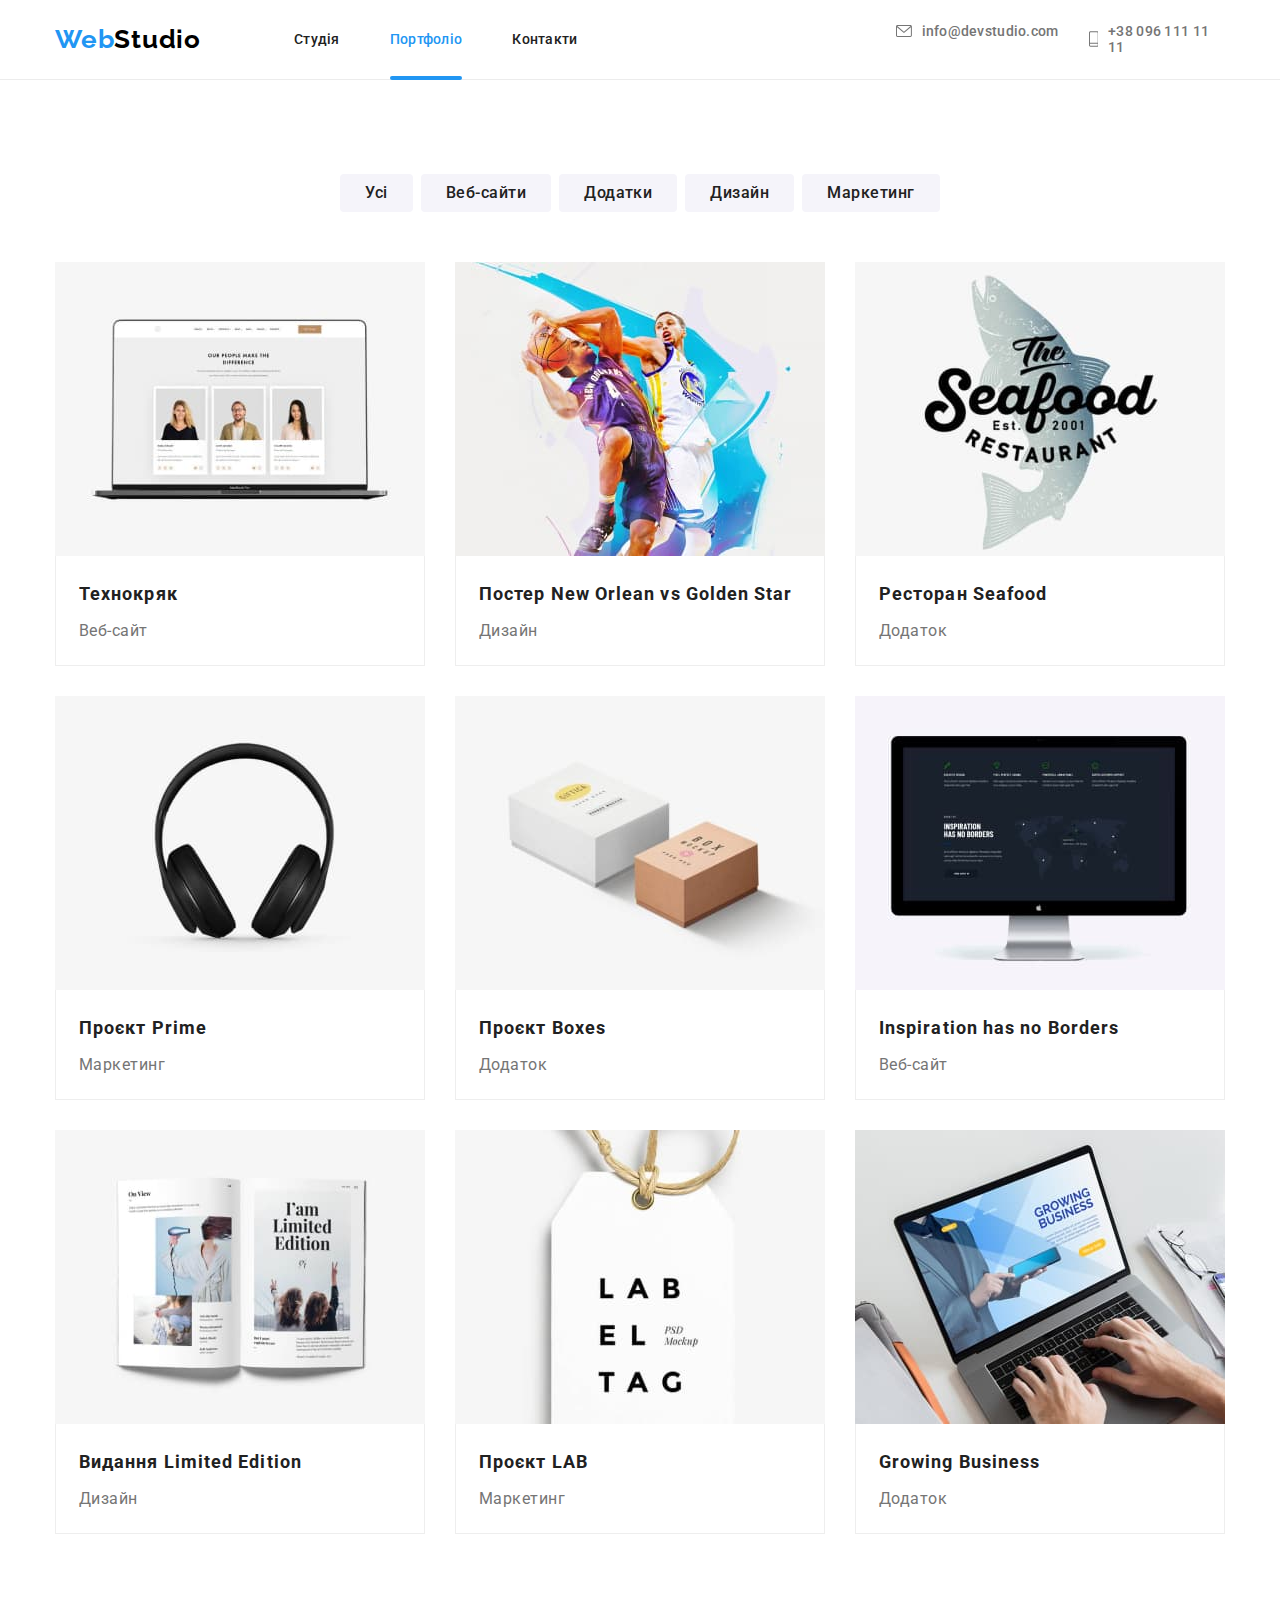
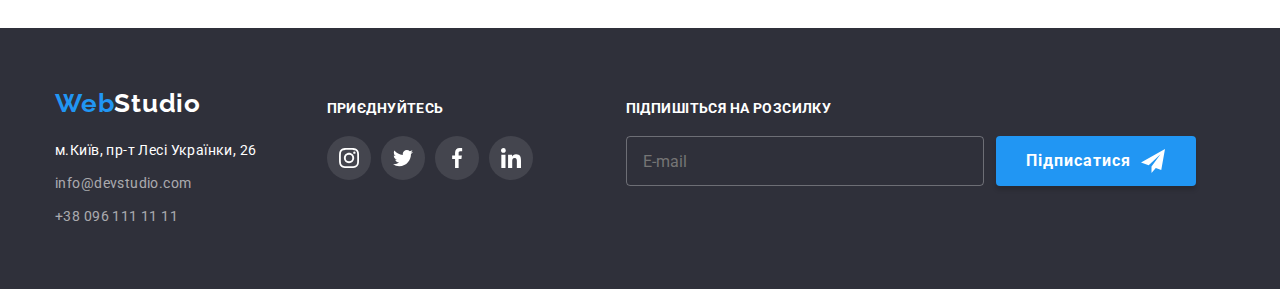
==== portfolio.html @ 18a4b4d9 "Initial commit" ====
<!DOCTYPE html>
<html lang="en">
  <head>
    <meta charset="UTF-8" />
    <meta http-equiv="X-UA-Compatible" content="IE=edge" />
    <meta name="viewport" content="width=device-width, initial-scale=1.0" />
    <link
      rel="stylesheet"
      href="https://cdnjs.cloudflare.com/ajax/libs/modern-normalize/3.0.1/modern-normalize.min.css"
    />
    <link rel="preconnect" href="https://fonts.googleapis.com" />
    <link rel="preconnect" href="https://fonts.gstatic.com" crossorigin />
    <link
      href="https://fonts.googleapis.com/css2?family=Raleway:wght@700&family=Roboto:ital,wght@0,400;0,500;0,700;0,900;1,100&display=swap"
      rel="stylesheet"
    />
    <link rel="stylesheet" href="./CSS/styles.css" />
    <title>Portfolio</title>
  </head>
  <body>
    <header>
      <div class="container header">
        <nav class="navigation">
          <ul class="navigation-list">
            <li class="logo">
              <a href="index.html" class="logo-link"><span class="logo-web">Web</span>Studio</a>
            </li>
            <li class="navigation-item">
              <a href="index.html" class="navigation-link">Студія</a>
            </li>
            <li class="navigation-item">
              <a href="portfolio.html" class="navigation-link active">Портфоліо</a>
            </li>
            <li class="navigation-item">
              <a href="test.html" class="navigation-link">Контакти</a>
            </li>
          </ul>
        </nav>
        <address class="contacts">
          <ul class="contacts-list">
            <li class="contacts-item">
              <a href="mailto:info@devstudio.com" class="contacts-link">
                <svg class="contacts-icon" width="16px" height="12px">
                  <use href="./images/SVG/icons.svg#icon-email"></use>
                </svg>
                info@devstudio.com</a
              >
            </li>
            <li class="contacts-item">
              <a href="tel:+380961111111" class="contacts-link">
                <svg class="contacts-icon" width="10" height="16">
                  <use href="./images/SVG/icons.svg#icon-phone"></use></svg
                >+38 096 111 11 11</a
              >
            </li>
          </ul>
        </address>
      </div>
    </header>
    <main>
      <section class="section">
        <div class="container">
          <h1 class="portfolio-headline">Наші роботи</h1>
          <ul class="portfolio-filter-list">
            <li class="portfolio-filter-item">
              <button type="button" class="portfolio-filter-button">Усі</button>
            </li>
            <li class="portfolio-filter-item">
              <button type="button" class="portfolio-filter-button">Веб-сайти</button>
            </li>
            <li class="portfolio-filter-item">
              <button type="button" class="portfolio-filter-button">Додатки</button>
            </li>
            <li class="portfolio-filter-item">
              <button type="button" class="portfolio-filter-button">Дизайн</button>
            </li>
            <li class="portfolio-filter-item">
              <button type="button" class="portfolio-filter-button">Маркетинг</button>
            </li>
          </ul>
          <ul class="portfolio-list">
            <li class="portfolio-item">
              <a href="#" class="portfolio-link">
                <div class="portfolio-card">
                  <img
                    src="/images/portfolio/technokryak.jpg"
                    alt="Відкритий лептоп з сайтом"
                    width="370px"
                  />
                  <div class="portfolio-project-description">
                    Ресурс пропонує комплексні пропозиції з різним рівнем функціоналу та сервісів.
                    Все це дозволить відвідувачу отримати вичерпні відомості про компанію чи
                    приватну особу.
                  </div>
                </div>
                <div class="portfolio-info">
                  <h2 class="portfolio-project">Технокряк</h2>
                  <p class="portfolio-project-type">Веб-сайт</p>
                </div>
              </a>
            </li>
            <li class="portfolio-item">
              <a href="#" class="portfolio-link">
                <div class="portfolio-card">
                  <img
                    src="/images/portfolio/poster.jpg"
                    alt="Поcтер з двома баскетболістами"
                    width="370px"
                  />
                  <div class="portfolio-project-description"></div>
                </div>
                <div class="portfolio-info">
                  <h2 class="portfolio-project">Постер New Orlean vs Golden Star</h2>
                  <p class="portfolio-project-type">Дизайн</p>
                </div>
              </a>
            </li>
            <li class="portfolio-item">
              <a href="#" class="portfolio-link">
                <div class="portfolio-card">
                  <img
                    src="/images/portfolio/restaurant.jpg"
                    alt="Емблема ресторану з рибою і назвою ресторану"
                    width="370px"
                  />
                  <div class="portfolio-project-description"></div>
                </div>
                <div class="portfolio-info">
                  <h2 class="portfolio-project">Ресторан Seafood</h2>
                  <p class="portfolio-project-type">Додаток</p>
                </div>
              </a>
            </li>
            <li class="portfolio-item">
              <a href="#" class="portfolio-link">
                <div class="portfolio-card">
                  <img
                    src="/images/portfolio/projectprime.jpg"
                    alt="Накладні навушники"
                    width="370px"
                  />
                  <div class="portfolio-project-description"></div>
                </div>
                <div class="portfolio-info">
                  <h2 class="portfolio-project">Проєкт Prime</h2>
                  <p class="portfolio-project-type">Маркетинг</p>
                </div>
              </a>
            </li>
            <li class="portfolio-item">
              <a href="#" class="portfolio-link">
                <div class="portfolio-card">
                  <img src="/images/portfolio/project-boxes.jpg" alt="2 коробки" width="370px" />
                  <div class="portfolio-project-description"></div>
                </div>
                <div class="portfolio-info">
                  <h2 class="portfolio-project">Проєкт Boxes</h2>
                  <p class="portfolio-project-type">Додаток</p>
                </div>
              </a>
            </li>
            <li class="portfolio-item">
              <a href="#" class="portfolio-link">
                <div class="portfolio-card">
                  <img
                    src="/images/portfolio/inspiration-has-no-borders.jpg"
                    alt="Монітор з відкритим сайтом"
                    width="370px"
                  />
                  <div class="portfolio-project-description"></div>
                </div>
                <div class="portfolio-info">
                  <h2 class="portfolio-project">Inspiration has no Borders</h2>
                  <p class="portfolio-project-type">Веб-сайт</p>
                </div>
              </a>
            </li>
            <li class="portfolio-item">
              <a href="#" class="portfolio-link">
                <div class="portfolio-card">
                  <img
                    src="/images/portfolio/limited_edition.jpg"
                    alt="Відкритий журнал"
                    width="370px"
                  />
                  <div class="portfolio-project-description"></div>
                </div>
                <div class="portfolio-info">
                  <h2 class="portfolio-project">Видання Limited Edition</h2>
                  <p class="portfolio-project-type">Дизайн</p>
                </div>
              </a>
            </li>
            <li class="portfolio-item">
              <a href="#" class="portfolio-link">
                <div class="portfolio-card">
                  <img
                    src="/images/portfolio/project-lab.jpg"
                    alt="Бірка з назвою проекту"
                    width="370px"
                  />
                  <div class="portfolio-project-description"></div>
                </div>
                <div class="portfolio-info">
                  <h2 class="portfolio-project">Проєкт LAB</h2>
                  <p class="portfolio-project-type">Маркетинг</p>
                </div>
              </a>
            </li>
            <li class="portfolio-item">
              <a href="#" class="portfolio-link">
                <div class="portfolio-card">
                  <img
                    src="/images/portfolio/growing-business.jpg"
                    alt="Ноутбук за яким працюють"
                    width="370px"
                  />
                  <div class="portfolio-project-description"></div>
                </div>
                <div class="portfolio-info">
                  <h2 class="portfolio-project">Growing Business</h2>
                  <p class="portfolio-project-type">Додаток</p>
                </div>
              </a>
            </li>
          </ul>
        </div>
      </section>
    </main>
    <footer>
      <div class="container footer">
        <div class="footer-contacts">
          <a href="index.html" class="logo-link"><span class="logo-web">Web</span>Studio</a>
          <address>
            <ul>
              <li class="contacts-item-footer">
                <a href="https://www.google.com/maps" class="contacts-link-footer location"
                  >м.Київ, пр-т Лесі Українки, 26</a
                >
              </li>
              <li class="contacts-item-footer">
                <a href="mailto:info@devstudio.com" class="contacts-link-footer"
                  >info@devstudio.com
                </a>
              </li>
              <li class="contacts-item-footer">
                <a href="tel:+380961111111" class="contacts-link-footer">+38 096 111 11 11</a>
              </li>
            </ul>
          </address>
        </div>
        <div class="footer-social-media">
          <h2 class="footer-social-media-join">приєднуйтесь</h2>
          <ul class="footer-social-media-list">
            <li class="footer-social-media-item">
              <a href="#" class="footer-social-media-link">
                <svg class="footer-social-media-icon" width="20x" height="20px">
                  <use href="/images/SVG/icons.svg#icon-instagram"></use></svg
              ></a>
            </li>
            <li class="footer-social-media-item">
              <a href="#" class="footer-social-media-link">
                <svg class="footer-social-media-icon" width="20x" height="20px">
                  <use href="/images/SVG/icons.svg#icon-twitter"></use></svg
              ></a>
            </li>
            <li class="footer-social-media-item">
              <a href="#" class="footer-social-media-link">
                <svg class="footer-social-media-icon" width="20x" height="20px">
                  <use href="/images/SVG/icons.svg#icon-facebook"></use></svg
              ></a>
            </li>
            <li class="footer-social-media-item">
              <a href="#" class="footer-social-media-link">
                <svg class="footer-social-media-icon" width="20x" height="20px">
                  <use href="/images/SVG/icons.svg#icon-linkedin"></use></svg
              ></a>
            </li>
          </ul>
        </div>
        <div class="footer-subscription">
          <h2 class="subscription-title">Підпишіться на розсилку</h2>
          <form name="subscription" class="subscription-form">
            <input
              type="email"
              class="subscription-input"
              placeholder="E-mail"
              name="subscription-email"
            />
            <button type="submit" class="button-subscribe">
              Підписатися
              <svg class="icon-telegram" width="24" height="24">
                <use href="/images/SVG/icons.svg#icon-telegram"></use>
              </svg>
            </button>
          </form>
        </div>
      </div>
    </footer>
  </body>
</html>
---- CSS/styles.css ----
:root {
--main-color: #212121;
--secondary-color: #2196F3;
--description-color: #757575;
}

body {
    font-family: Roboto, sans-serif;
    font-weight: 400;
    font-style: normal;
}

a {
    text-decoration: none;
}

h1,
h2,
h3,
h4,
h5,
h6 {
    margin: 0;
    padding: 0;
}

p {
    margin: 0;
}

ul {
    padding-left: 0;
    margin: 0;
    list-style: none;
}

img {
    display: block;
}

button {
    margin: 0;
    border: 0;
}

.container {
    width: 1200px;
    padding: 0 15px;
    margin: 0 auto;
}

.logo {
    margin-right: 93px;
}
.logo-link {
    display: block;
    font-family: raleway, sans-serif;
    font-weight: 700;
    font-size: 26px;
    line-height: 1.19;
    color: black;
    padding-top: 24px;
    padding-bottom: 24px;
    letter-spacing: 0.03em;
}

.logo-web {
    color: var(--secondary-color);
}

header {
    border-bottom: 1px solid rgba(236, 236, 236, 1);
}

.container.header {
    display: flex;
    align-items: center;    
}

.navigation-list {
    display: flex;
    list-style: none;
    align-items: center;
}

.navigation-item {
    margin-right: 50px;
    padding-bottom: 31px;
    padding-top: 32px;
    position: relative;
}

.navigation-item:last-child {
    margin-right: 0;
}

.navigation-link {
    display: block;
    color: var(--main-color);
    font-weight: 500;
    font-size: 14px;
    line-height: 1.14;
    letter-spacing: 0.02em;
    transition: color cubic-bezier(0.4, 0, 0.2, 1) 250ms;
}

.navigation-link:hover,
.navigation-link:focus {
    color: var(--secondary-color);
}

.active {
    color: var(--secondary-color);
}

.active::before {
    position: absolute;
    width: 100%;
    height: 4px;
    border-radius: 2px;
    content: "";
    background-color: var(--secondary-color);
    bottom: -1px;
}

.contacts {
    margin-left: 318px;
}

.contacts-list {
    display: flex;
    margin: 0;
    list-style: none;
    padding: 0;
}

.contacts-item {
    margin-right: 30px;
}

.contacts-item:last-child {
    margin-right: 0;
}

.contacts-link {
    color: var(--description-color);
    font-style: normal;
    font-size: 14px;
    line-height: 1.17;
    font-weight: 500;
    letter-spacing: 0.02em;
    display: flex;
    align-items: center;
    transition: color cubic-bezier(0.4, 0, 0.2, 1) 250ms;
}

.contacts-icon {
    fill: var(--description-color);
    margin-right: 10px;
    transition: fill cubic-bezier(0.4, 0, 0.2, 1) 250ms;
}

.contacts-link:hover,
.contacts-link:focus,
.contacts-link:hover .contacts-icon,
.contacts-link:focus .contacts-icon {
    color: var(--secondary-color);
    fill: var(--secondary-color);
}

.section {
    padding-top: 94px;
    padding-bottom: 94px;
}

.hero-section {
    background-color: #2F303A;
    padding-top: 200px;
    padding-bottom: 200px;
    background-image: linear-gradient(to bottom, rgba(47, 48, 58, 0.4), rgba(47, 48, 58, 0.4)), url(/images/hero-image.jpg);
    background-repeat: no-repeat;
    background-position: center;
}

.container.hero {
    display: flex;
    flex-direction: column;
    align-items: center;
}

.hero-title {
    color: white;
    width: 696px;
    text-transform: uppercase;
    font-weight: 900;
    letter-spacing: 0.06em;
    font-size: 44px;
    line-height: 1.36;
    text-align: center;
    margin-bottom: 30px;
}

.hero-button {
    width: 216px;
    font-size: 16px;
    line-height: 1.875;
    font-weight: 700;
    color: white;
    background-color: var(--secondary-color);
    letter-spacing: 0.06em;
    padding: 10px 24px;
    border-radius: 4px;
    transition: background-color cubic-bezier(0.4, 0, 0.2, 1) 250ms;
    box-shadow: 0 4px 4px rgba(0, 0, 0, 0.15);
}

.hero-button:hover,
.hero-button:focus {
    background-color: #188CE8;
    cursor: pointer;
}

.section.our-benefits {
    padding-top: 94px;
    padding-bottom: 0;
}

.our-benefits-headline {
    display: none;
}

.our-benefits-list {
    display: flex;
    gap: 30px;
}

.our-benefits-icon-card {
    background-color: rgba(245, 244, 250, 1);
    display: flex;
    justify-content: center;
    padding: 25px 100px;
    margin-bottom: 30px;
    border-radius: 4px;
}

.our-benefits-subtitle {
    font-size: 14px;
    line-height: 1.17;
    text-transform: uppercase;
    letter-spacing: 0.03em;
    margin-bottom: 10px;
    color: var(--main-color);
}

.our-benefits-description {
    color: var(--description-color);
    letter-spacing: 0.03em;
    font-size: 14px;
    line-height: 1.71;
}

.what-do-we-do {
    display: flex;
    justify-content: center;
    font-size: 36px;
    line-height: 1.17;
    letter-spacing: 0.03em;
    color: var(--main-color);
    margin-bottom: 50px;
}

.what-do-we-do-list {
    display: flex;
    justify-content: center;
    gap: 30px;
}

.what-do-we-do-item {
    position: relative;
}

.what-do-we-do-description {
    display: flex;
    justify-content: center;
    align-items: center;
    background-color: rgba(47, 48, 58, 0.8);
    text-transform: uppercase;
    font-size: 14px;
    line-height: 1.172;
    width: 370px;
    padding-top: 27px;
    padding-bottom: 27px;
    color: white;
    letter-spacing: 0.03em;
    position: absolute;
    bottom: 0;
}

.our-team {
    background-color: #F5F4FA;
}

.our-team-headline {
    display: flex;
    justify-content: center;
    font-size: 36px;
    line-height: 1.17;
    color: var(--main-color);
    letter-spacing: 0.03em;
    margin-bottom: 50px;
}

.our-team-list {
    display: flex;
}

.our-team-item {
    display: flex;
    flex-direction: column;
    align-items: center;
    margin-right: 30px;
    background-color: white;
    box-shadow: 0 2px 1px rgba(0, 0, 0, 0.2), 0 1px 1px rgba(0, 0, 0, 0.14), 0 1px 3px rgba(0, 0, 0, 0.12);
    border-bottom-left-radius: 4px;
    border-bottom-right-radius: 4px;
}

.our-team-item:last-child {
    margin-right: 0;
}

.employee-info {
    display: flex;
    flex-direction: column;
    align-items: center;
    padding: 30px 32px;
}

.our-team-employee {
    margin-bottom: 10px;
    font-weight: 500;
    font-size: 16px;
    line-height: 1.17;
    letter-spacing: 0.03em;
    color: var(--main-color);
}

.our-team-position {
    font-size: 16px;
    line-height: 1.17;
    letter-spacing: 0.03em;
    color: var(--description-color);
    margin-bottom: 16px;
}

.employee-social-media-list {
    display: flex;
}

.employee-social-media-link {
    width: 44px;
    height: 44px;
    display: flex;
    justify-content: center;
    align-items: center;
    border-radius: 50%;
    transition: background-color cubic-bezier(0.4, 0, 0.2, 1) 250ms;
}

.employee-social-media-icon {
    fill: #AFB1B8;
    transition: fill cubic-bezier(0.4, 0, 0.2, 1) 250ms;
}

.employee-social-media-link:hover,
.employee-social-media-link:focus {
    background-color: var(--secondary-color);
}

.employee-social-media-link:hover .employee-social-media-icon,
.employee-social-media-link:focus .employee-social-media-icon {
    fill: #FFFFFF;
}

.clients {
    display: flex;
    justify-content: center;
    font-size: 36px;
    line-height: 1.171;
    margin-bottom: 50px;
    letter-spacing: 0.03em;
}

.clients-list {
    display: flex;
    justify-content: center;
    gap: 30px;
}

.clients-link {
    display: flex;
    justify-content: center;
    align-items: center;
    width: 170px;
    height: 92px;
    border: 1px solid #AFB1B8;
    border-radius: 4px;
    transition: border cubic-bezier(0.4, 0, 0.2, 1) 250ms;
}

.clients-icon {
    fill: #AFB1B8;
    transition: fill cubic-bezier(0.4, 0, 0.2, 1) 250ms;
}

.clients-link:hover,
.clients-link:focus,
.clients-link:hover .clients-icon,
.clients-link:focus .clients-icon {
    border-color: var(--secondary-color);
    fill: var(--secondary-color);
    cursor: pointer;
}

footer {
    background-color: #2F303A;
    padding: 60px 0;
}

footer .logo-link {
    color: white;
    padding: 0;
    margin-bottom: 20px;
}

.footer {
    display: flex;
}

.contacts-item-footer {
    margin-bottom: 9px;
    color: white;
}

.contacts-item-footer:last-child {
    margin-bottom: 0;
    }

.contacts-link-footer {
    color: rgba(255, 255, 255, 0.6);
    font-style: normal;
    font-size: 14px;
    line-height: 1.71;
    letter-spacing: 0.03em;
    transition: color cubic-bezier(0.4, 0, 0.2, 1) 250ms;
}

.contacts-link-footer.location {
    color: white;
}

.contacts-link-footer:hover,
.contacts-link-footer:focus {
    color: var(--secondary-color);
}

.footer-social-media {
    padding-top: 12px;
    margin-left: 70px;
}

.footer-social-media-join {
    text-transform: uppercase;
    font-size: 14px;
    line-height: 1.172;
    color: #FFFFFF;
    letter-spacing: 0.03em;
    margin-bottom: 20px;
}

.footer-social-media-list {
    display: flex;
    gap: 10px;
}

.footer-social-media-link {
    width: 44px;
    height: 44px;
    display: flex;
    justify-content: center;
    align-items: center;
    border-radius: 50%;
    background-color: rgba(255, 255, 255, 0.1);
    transition: background-color cubic-bezier(0.4, 0, 0.2, 1) 250ms;
}
    
.footer-social-media-icon {
    fill: #FFFFFF;
}

.footer-social-media-link:hover,
.footer-social-media-link:focus {
    background-color: var(--secondary-color);
    cursor: pointer;
}

.footer-subscription {
    padding-top: 12px;
    margin-left: 93px;
}

.subscription-title {
    text-transform: uppercase;
    font-size: 14px;
    line-height: 1.172;
    color: #FFFFFF;
    letter-spacing: 0.03em;
    margin-bottom: 20px;
}

.subscription-form {
    display: flex;
}

.subscription-input {
    background-color: transparent;
    height: 50px;
    width: 358px;
    border: 1px solid rgba(255, 255, 255, 0.3);
    border-radius: 4px;
    color: white;
    outline: none;
    transition: border-color cubic-bezier(0.4, 0, 0.2, 1) 250ms;
    margin-right: 12px;
    padding: 15px 16px;
}

.subscription-input:focus {
    border-color: var(--secondary-color);
}

.button-subscribe {
    width: 200px;
    font-size: 16px;
    line-height: 1.875;
    font-weight: 700;
    color: white;
    background-color: var(--secondary-color);
    letter-spacing: 0.06em;
    padding: 10px 24px;
    border-radius: 4px;
    transition: background-color cubic-bezier(0.4, 0, 0.2, 1) 250ms;
    box-shadow: 0 4px 4px rgba(0, 0, 0, 0.15);
    display: flex;
    align-items: center;
    justify-content: center;
}

.button-subscribe:hover,
.button-subscribe:focus {
    background-color: #188CE8;
    cursor: pointer;
}

.icon-telegram {
    margin-left: 10px;
}

.portfolio-headline {
    display: none;
}

.portfolio-filter-list {
    display: flex;
    justify-content: center;
    margin-bottom: 50px;
}

.portfolio-filter-item {
    margin-right: 8px;
}

.portfolio-filter-item:last-child {
    margin-right: 0;
}

.portfolio-filter-button {
    font-weight: 500;
    font-size: 16px;
    line-height: 1.625;
    padding: 6px 25px;
    letter-spacing: 0.03em;
    border-radius: 4px;
    background-color: #F5F4FA;
    color: var(--main-color);
    transition: color cubic-bezier(0.4, 0, 0.2, 1) 250ms, background-color cubic-bezier(0.4, 0, 0.2, 1) 250ms, box-shadow cubic-bezier(0.4, 0, 0.2, 1) 250ms;
}

.portfolio-filter-button:hover,
.portfolio-filter-button:focus {
    background-color: var(--secondary-color);
    color: white;
    cursor: pointer;
    box-shadow: 0 2px 2px rgba(0, 0, 0, 0.12), 0 1px 2px rgba(0, 0, 0, 0.08), 0 3px 1px rgba(0, 0, 0, 0.1);
}

.portfolio-list {
    display: flex;
    flex-wrap: wrap;
    gap: 30px;
}

.portfolio-link {
    display: flex;
    flex-direction: column;
    transition: box-shadow cubic-bezier(0.4, 0, 0.2, 1) 250ms;
}

.portfolio-link:hover ,
.portfolio-link:focus {
    box-shadow: 1px 4px 6px 0 rgba(0, 0, 0, 0.16), 0 4px 4px 0 rgba(0, 0, 0, 0.06), 0 1px 1px 0 rgba(0, 0, 0, 0.12);
}

.portfolio-info {
    padding-top: 20px;
    padding-bottom: 19px;
    padding-left: 23px;
    padding-right: 23px;
    border-right: 1px solid #EEEEEE;
    border-left: 1px solid #EEEEEE;
    border-bottom: 1px solid #EEEEEE;
}

.portfolio-project {
    font-weight: 700;
    font-size: 18px;
    line-height: 2;
    margin-bottom: 4px;
    color: var(--main-color);
    letter-spacing: 0.06em;
}

.portfolio-project-type {
    font-size: 16px;
    line-height: 1.875;
    color: var(--description-color);
    letter-spacing: 0.03em;
}

.portfolio-card {
    position: relative;
    width: 370px;
    height: 294px;
    overflow: hidden;
}

.portfolio-project-description {
    position: absolute;
    width: 100%;
    height: 100%;
    background-color: rgba(33, 150, 243, 0.9);
    color: white;
    top: 0;
    transform: translateY(100%);
    transition: transform cubic-bezier(0.4, 0, 0.2, 1) 250ms;
    display: flex;
    padding-left: 24px;
    padding-right: 24px;
    justify-content: center;
    align-items: center;
    font-size: 18px;
    line-height: 1.556;
    letter-spacing: 0.03em;
}

.portfolio-link:hover .portfolio-project-description,
.portfolio-link:focus .portfolio-project-description {
    transform: translateY(0);
}

.backdrop {
    position: fixed;
    background-color: rgba(0, 0, 0, 0.2);
    width: 100%;
    height: 100%;
    top: 0;
    left: 0;  
    transition: opacity cubic-bezier(0.4, 0, 0.2, 1) 250ms, visibility cubic-bezier(0.4, 0, 0.2, 1) 250ms;
}

.modal {
    position: absolute;
    top: 50%;
    left: 50%;
    transform: translate(-50%, -50%);
    width: 528px;
    height: 581px;
    background-color: #FFFFFF;
    padding: 40px;
    box-shadow: 0 2px 1px rgba(0, 0, 0, 0.2), 0 1px 1px rgba(0, 0, 0, 0.14), 0 1px 3px rgba(0, 0, 0, 0.12);
}

.modal-button-close {
    position: absolute;
    top: 8px;
    right: 8px;
    width: 30px;
    height: 30px;
    border-radius: 50%;
    border: 1px solid rgba(0, 0, 0, 0.1);
    background-color: #FFFFFF;
    cursor: pointer;
}

.is-hidden {
    opacity: 0;
    visibility: hidden;
    pointer-events: none;
}

.modal-title {
    font-size: 20px;
    line-height: 1.172;
    color: var(--main-color);
    letter-spacing: 0.03em;
    display: flex;
    justify-content: center;
    margin-bottom: 12px;
}

.modal-input-label {
    display: block;
    font-size: 12px;
    line-height: 1.1716667;
    color: var(--description-color);
    letter-spacing: 0.01em;
    margin-bottom: 4px;
}

.modal-input {
    height: 40px;
    padding: 12px 12px 12px 42px;
    border-radius: 4px;
    border: 1px solid rgba(33, 33, 33, 0.2);
    width: 100%;
    outline: none;
    font-size: 16px;
    line-height: 16px;
    transition: border-color cubic-bezier(0.4, 0, 0.2, 1) 250ms;
}

.modal-input:focus,
.modal-input:focus + .input-icon {
    border-color: var(--secondary-color);
    fill: var(--secondary-color);
}

.modal-input-wrapper {
    position: relative;
    margin-bottom: 10px;
}

.modal-input-wrapper:not(:last-child) {
    margin-bottom: 10px;
}

.input-icon {
    position: absolute;
    left: 12px;
    top: 50%;
    transform: translateY(-50%);
    transition: fill cubic-bezier(0.4, 0, 0.2, 1) 250ms;
}

.modal-comment {
    width: 100%;
    height: 120px;
    padding: 12px 16px;
    font-size: 12px;
    line-height: 1.1716667;
    letter-spacing: 0.01em;
    border: 1px solid rgba(33, 33, 33, 0.2);
    border-radius: 4px;
    margin-bottom: 20px;
    outline: none;
    transition: border-color cubic-bezier(0.4, 0, 0.2, 1) 250ms;
}

.modal-comment:focus {
    border-color: var(--secondary-color);
}

.terms-agreement-wrapper {
    display: flex;
    align-items: center;
}

.checkbox-label {
    position: relative;
    color: var(--description-color);
    font-size: 14px;
    line-height: 1.71;
    padding-left: 36px;
    letter-spacing: 0.03em;
}

.checkbox-label::before {
    position: absolute;
    content: "";
    width: 16px;
    height: 15px;
    border: 2px solid var(--main-color);
    border-radius: 2px;
    left: 12px;
    top: 50%;
    transform: translateY(-50%);
}

.checkbox-label::after {
    position: absolute;
    content: "";
    width: 16px;
    height: 15px;
    left: 12px;
    top: 50%;
    transform: translateY(-50%);
    background-image: url(/images/SVG/check.svg);
    opacity: 0;
}

.checkbox-input {
    appearance: none;
}

.checkbox-input:checked + .checkbox-label::after {
    opacity: 1;
}

.terms-link {
    text-decoration: underline;
    color: var(--secondary-color);
}

.modal-button-send {
    display: inline-block;
    width: 200px;
    font-size: 16px;
    line-height: 1.875;
    font-weight: 700;
    color: white;
    background-color: var(--secondary-color);
    letter-spacing: 0.06em;
    padding: 10px 24px;
    border-radius: 4px;
    transition: background-color cubic-bezier(0.4, 0, 0.2, 1) 250ms;
    margin-left: 124px;
    margin-top: 30px;
    box-shadow: 0 4px 4px rgba(0, 0, 0, 0.15);
}

.modal-button-send:hover,
.modal-button-send:focus {
    background-color: #188CE8;
    cursor: pointer;
}
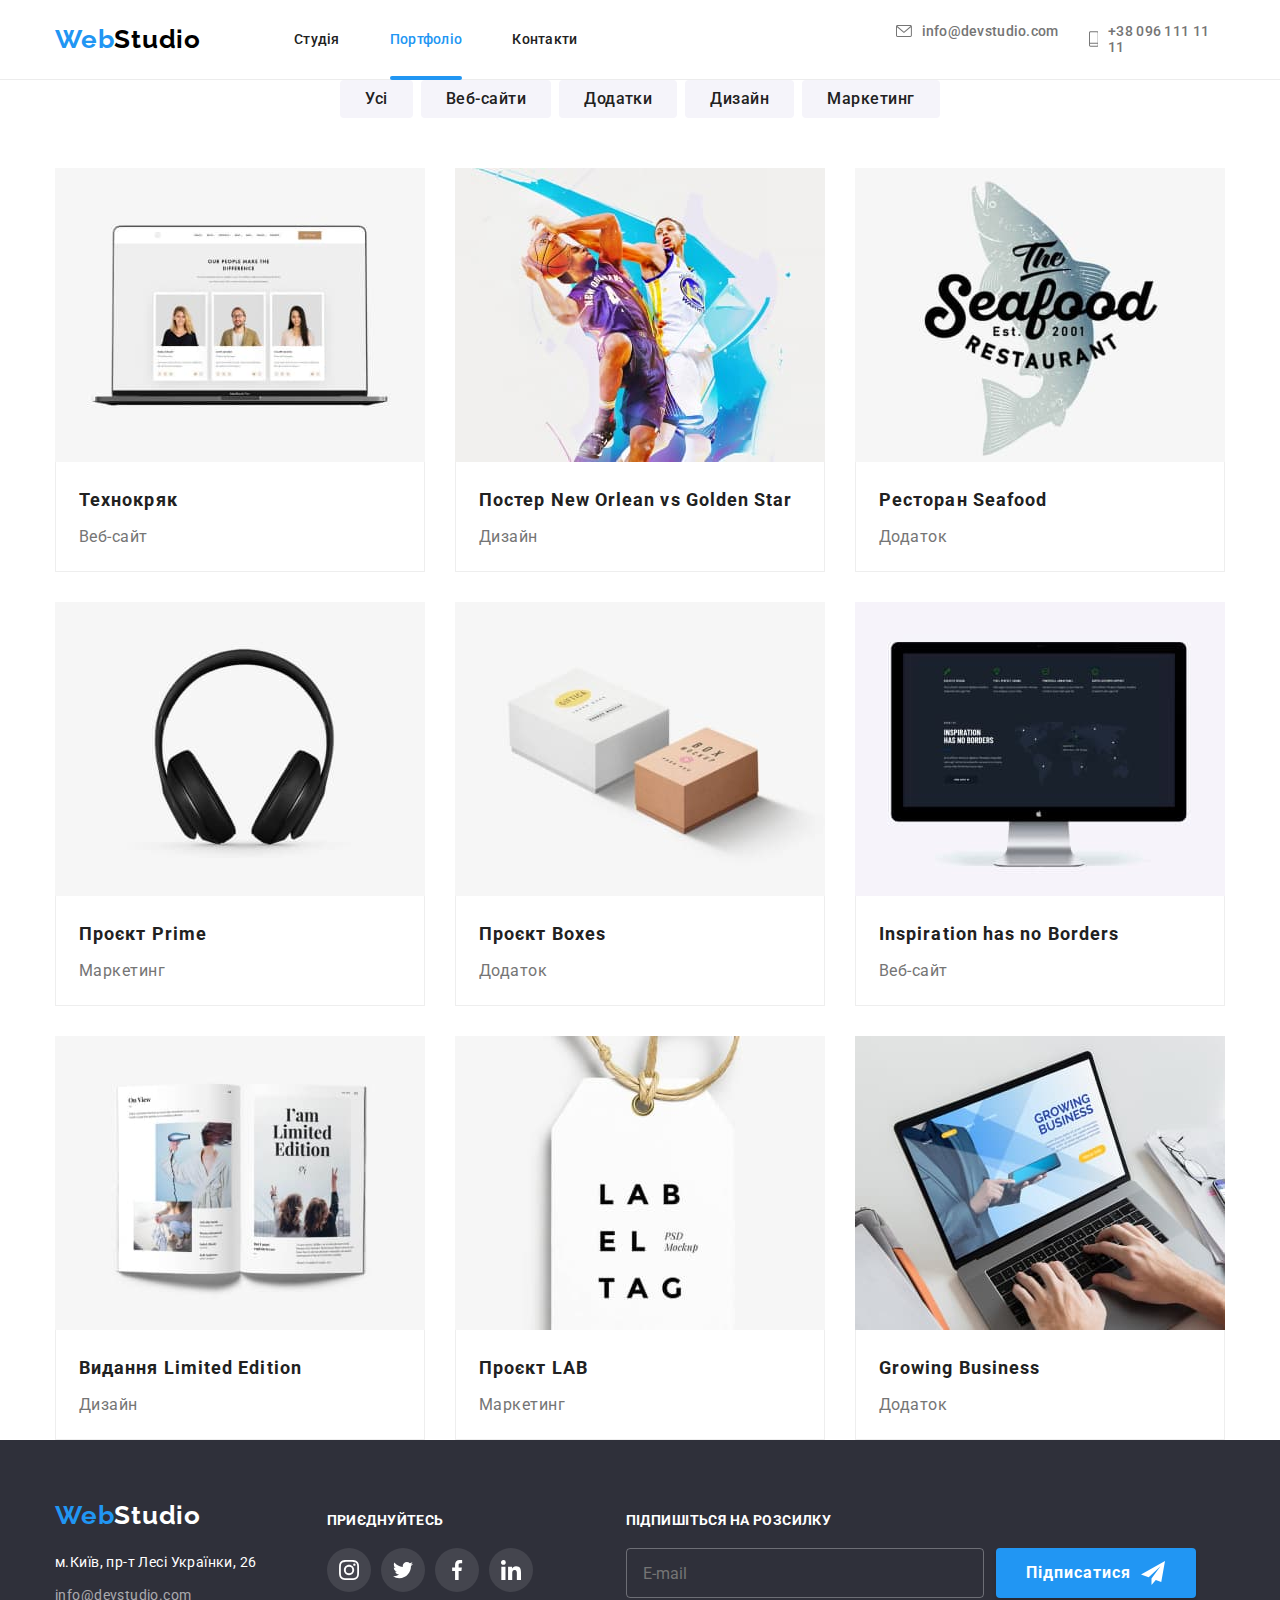
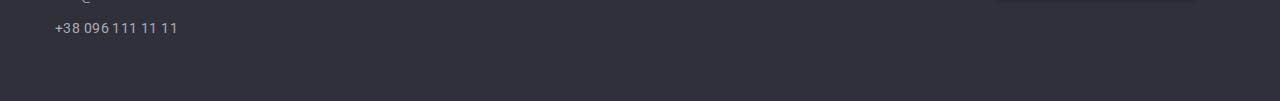
==== commit 42f7c54f: "sdfsad" ====
--- a/portfolio.html
+++ b/portfolio.html
@@ -14,7 +14,7 @@
       href="https://fonts.googleapis.com/css2?family=Raleway:wght@700&family=Roboto:ital,wght@0,400;0,500;0,700;0,900;1,100&display=swap"
       rel="stylesheet"
     />
-    <link rel="stylesheet" href="./CSS/styles.css" />
+    <link rel="stylesheet" href="./CSS/main.min.css" />
     <title>Portfolio</title>
   </head>
   <body>
--- a/CSS/main.min.css
+++ b/CSS/main.min.css
@@ -0,0 +1 @@
+:root{--main-color: #212121;--secondary-color: #2196F3;--description-color: #757575;--function: cubic-bezier(0.4, 0, 0.2, 1) 250ms}body{font-family:Roboto,sans-serif;font-weight:400;font-style:normal}a{text-decoration:none}h1,h2,h3,h4,h5,h6{margin:0;padding:0}p{margin:0}ul{padding-left:0;margin:0;list-style:none}img{display:block}button{margin:0;border:0}.container{width:1200px;padding:0 15px;margin:0 auto}.container{width:1200px;padding:0 15px;margin:0 auto}.logo{margin-right:93px}.logo-link{display:block;font-family:raleway,sans-serif;font-weight:700;font-size:26px;line-height:1.19;color:#000;padding-top:24px;padding-bottom:24px;letter-spacing:.03em}.logo-web{color:var(--secondary-color)}header{border-bottom:1px solid #ececec}.container.header{display:flex;align-items:center}.navigation-list{display:flex;list-style:none;align-items:center}.navigation-item{margin-right:50px;padding-bottom:31px;padding-top:32px;position:relative}.navigation-item:last-child{margin-right:0}.navigation-link{display:block;color:var(--main-color);font-weight:500;font-size:14px;line-height:1.14;letter-spacing:.02em;transition:color cubic-bezier(0.4, 0, 0.2, 1) 250ms}.navigation-link:hover,.navigation-link:focus{color:var(--secondary-color)}.active{color:var(--secondary-color)}.active::before{position:absolute;width:100%;height:4px;border-radius:2px;content:"";background-color:var(--secondary-color);bottom:-1px}.contacts{margin-left:318px}.contacts-list{display:flex;margin:0;list-style:none;padding:0}.contacts-item{margin-right:30px}.contacts-item:last-child{margin-right:0}.contacts-link{color:var(--description-color);font-style:normal;font-size:14px;line-height:1.17;font-weight:500;letter-spacing:.02em;display:flex;align-items:center;transition:color cubic-bezier(0.4, 0, 0.2, 1) 250ms}.contacts-icon{fill:var(--description-color);margin-right:10px;transition:fill cubic-bezier(0.4, 0, 0.2, 1) 250ms}.contacts-link:hover,.contacts-link:focus,.contacts-link:hover .contacts-icon,.contacts-link:focus .contacts-icon{color:var(--secondary-color);fill:var(--secondary-color)}.clients{display:flex;justify-content:center;font-size:36px;line-height:1.171;margin-bottom:50px;letter-spacing:.03em}.clients-list{display:flex;justify-content:center;gap:30px}.clients-link{display:flex;justify-content:center;align-items:center;width:170px;height:92px;border:1px solid #afb1b8;border-radius:4px;transition:border cubic-bezier(0.4, 0, 0.2, 1) 250ms}.clients-icon{fill:#afb1b8;transition:fill cubic-bezier(0.4, 0, 0.2, 1) 250ms}.clients-link:hover,.clients-link:focus,.clients-link:hover .clients-icon,.clients-link:focus .clients-icon{border-color:var(--secondary-color);fill:var(--secondary-color);cursor:pointer}.our-team{background-color:#f5f4fa}.our-team-headline{display:flex;justify-content:center;font-size:36px;line-height:1.17;color:var(--main-color);letter-spacing:.03em;margin-bottom:50px}.our-team-list{display:flex}.our-team-item{display:flex;flex-direction:column;align-items:center;margin-right:30px;background-color:#fff;box-shadow:0 2px 1px rgba(0,0,0,.2),0 1px 1px rgba(0,0,0,.14),0 1px 3px rgba(0,0,0,.12);border-bottom-left-radius:4px;border-bottom-right-radius:4px}.our-team-item:last-child{margin-right:0}.employee-info{display:flex;flex-direction:column;align-items:center;padding:30px 32px}.our-team-employee{margin-bottom:10px;font-weight:500;font-size:16px;line-height:1.17;letter-spacing:.03em;color:var(--main-color)}.our-team-position{font-size:16px;line-height:1.17;letter-spacing:.03em;color:var(--description-color);margin-bottom:16px}.employee-social-media-list{display:flex}.employee-social-media-link{width:44px;height:44px;display:flex;justify-content:center;align-items:center;border-radius:50%;transition:background-color cubic-bezier(0.4, 0, 0.2, 1) 250ms}.employee-social-media-icon{fill:#afb1b8;transition:fill cubic-bezier(0.4, 0, 0.2, 1) 250ms}.employee-social-media-link:hover,.employee-social-media-link:focus{background-color:var(--secondary-color)}.employee-social-media-link:hover .employee-social-media-icon,.employee-social-media-link:focus .employee-social-media-icon{fill:#fff}.hero-section{background-color:#2f303a;padding-top:200px;padding-bottom:200px;background-image:linear-gradient(to bottom, rgba(47, 48, 58, 0.4), rgba(47, 48, 58, 0.4)),url(/images/hero-image.jpg);background-repeat:no-repeat;background-position:center}.hero{display:flex;flex-direction:column;align-items:center}.hero-title{color:#fff;width:696px;text-transform:uppercase;font-weight:900;letter-spacing:.06em;font-size:44px;line-height:1.36;text-align:center;margin-bottom:30px}.hero-button{width:216px;font-size:16px;line-height:1.875;font-weight:700;color:#fff;background-color:var(--secondary-color);letter-spacing:.06em;padding:10px 24px;border-radius:4px;transition:background-color cubic-bezier(0.4, 0, 0.2, 1) 250ms;box-shadow:0 4px 4px rgba(0,0,0,.15)}.hero-button:hover,.hero-button:focus{background-color:#188ce8;cursor:pointer}.section.our-benefits{padding-top:94px;padding-bottom:0}.our-benefits-headline{display:none}.our-benefits-list{display:flex;gap:30px}.our-benefits-icon-card{background-color:#f5f4fa;display:flex;justify-content:center;padding:25px 100px;margin-bottom:30px;border-radius:4px}.our-benefits-subtitle{font-size:14px;line-height:1.17;text-transform:uppercase;letter-spacing:.03em;margin-bottom:10px;color:var(--main-color)}.our-benefits-description{color:var(--description-color);letter-spacing:.03em;font-size:14px;line-height:1.71}.what-do-we-do{display:flex;justify-content:center;font-size:36px;line-height:1.17;letter-spacing:.03em;color:var(--main-color);margin-bottom:50px}.what-do-we-do-list{display:flex;justify-content:center;gap:30px}.what-do-we-do-item{position:relative}.what-do-we-do-description{display:flex;justify-content:center;align-items:center;background-color:rgba(47,48,58,.8);text-transform:uppercase;font-size:14px;line-height:1.172;width:370px;padding-top:27px;padding-bottom:27px;color:#fff;letter-spacing:.03em;position:absolute;bottom:0}.portfolio-headline{display:none}.portfolio-filter-list{display:flex;justify-content:center;margin-bottom:50px}.portfolio-filter-item{margin-right:8px}.portfolio-filter-item:last-child{margin-right:0}.portfolio-filter-button{font-weight:500;font-size:16px;line-height:1.625;padding:6px 25px;letter-spacing:.03em;border-radius:4px;background-color:#f5f4fa;color:var(--main-color);transition:color cubic-bezier(0.4, 0, 0.2, 1) 250ms,background-color cubic-bezier(0.4, 0, 0.2, 1) 250ms,box-shadow cubic-bezier(0.4, 0, 0.2, 1) 250ms}.portfolio-filter-button:hover,.portfolio-filter-button:focus{background-color:var(--secondary-color);color:#fff;cursor:pointer;box-shadow:0 2px 2px rgba(0,0,0,.12),0 1px 2px rgba(0,0,0,.08),0 3px 1px rgba(0,0,0,.1)}.portfolio-list{display:flex;flex-wrap:wrap;gap:30px}.portfolio-link{display:flex;flex-direction:column;transition:box-shadow cubic-bezier(0.4, 0, 0.2, 1) 250ms}.portfolio-link:hover,.portfolio-link:focus{box-shadow:1px 4px 6px 0 rgba(0,0,0,.16),0 4px 4px 0 rgba(0,0,0,.06),0 1px 1px 0 rgba(0,0,0,.12)}.portfolio-info{padding-top:20px;padding-bottom:19px;padding-left:23px;padding-right:23px;border-right:1px solid #eee;border-left:1px solid #eee;border-bottom:1px solid #eee}.portfolio-project{font-weight:700;font-size:18px;line-height:2;margin-bottom:4px;color:var(--main-color);letter-spacing:.06em}.portfolio-project-type{font-size:16px;line-height:1.875;color:var(--description-color);letter-spacing:.03em}.portfolio-card{position:relative;width:370px;height:294px;overflow:hidden}.portfolio-project-description{position:absolute;width:100%;height:100%;background-color:rgba(33,150,243,.9);color:#fff;top:0;transform:translateY(100%);transition:transform cubic-bezier(0.4, 0, 0.2, 1) 250ms;display:flex;padding-left:24px;padding-right:24px;justify-content:center;align-items:center;font-size:18px;line-height:1.556;letter-spacing:.03em}.portfolio-link:hover .portfolio-project-description,.portfolio-link:focus .portfolio-project-description{transform:translateY(0)}footer{background-color:#2f303a;padding:60px 0}footer .logo-link{color:#fff;padding:0;margin-bottom:20px}.footer{display:flex}.contacts-item-footer{margin-bottom:9px;color:#fff}.contacts-item-footer:last-child{margin-bottom:0}.contacts-link-footer{color:rgba(255,255,255,.6);font-style:normal;font-size:14px;line-height:1.71;letter-spacing:.03em;transition:color cubic-bezier(0.4, 0, 0.2, 1) 250ms}.contacts-link-footer.location{color:#fff}.contacts-link-footer:hover,.contacts-link-footer:focus{color:var(--secondary-color)}.footer-social-media{padding-top:12px;margin-left:70px}.footer-social-media-join{text-transform:uppercase;font-size:14px;line-height:1.172;color:#fff;letter-spacing:.03em;margin-bottom:20px}.footer-social-media-list{display:flex;gap:10px}.footer-social-media-link{width:44px;height:44px;display:flex;justify-content:center;align-items:center;border-radius:50%;background-color:rgba(255,255,255,.1);transition:background-color cubic-bezier(0.4, 0, 0.2, 1) 250ms}.footer-social-media-icon{fill:#fff}.footer-social-media-link:hover,.footer-social-media-link:focus{background-color:var(--secondary-color);cursor:pointer}.footer-subscription{padding-top:12px;margin-left:93px}.subscription-title{text-transform:uppercase;font-size:14px;line-height:1.172;color:#fff;letter-spacing:.03em;margin-bottom:20px}.subscription-form{display:flex}.subscription-input{background-color:rgba(0,0,0,0);height:50px;width:358px;border:1px solid rgba(255,255,255,.3);border-radius:4px;color:#fff;outline:none;transition:border-color cubic-bezier(0.4, 0, 0.2, 1) 250ms;margin-right:12px;padding:15px 16px}.subscription-input:focus{border-color:var(--secondary-color)}.button-subscribe{width:200px;font-size:16px;line-height:1.875;font-weight:700;color:#fff;background-color:var(--secondary-color);letter-spacing:.06em;padding:10px 24px;border-radius:4px;transition:background-color cubic-bezier(0.4, 0, 0.2, 1) 250ms;box-shadow:0 4px 4px rgba(0,0,0,.15);display:flex;align-items:center;justify-content:center}.button-subscribe:hover,.button-subscribe:focus{background-color:#188ce8;cursor:pointer}.icon-telegram{margin-left:10px}/*# sourceMappingURL=main.min.css.map */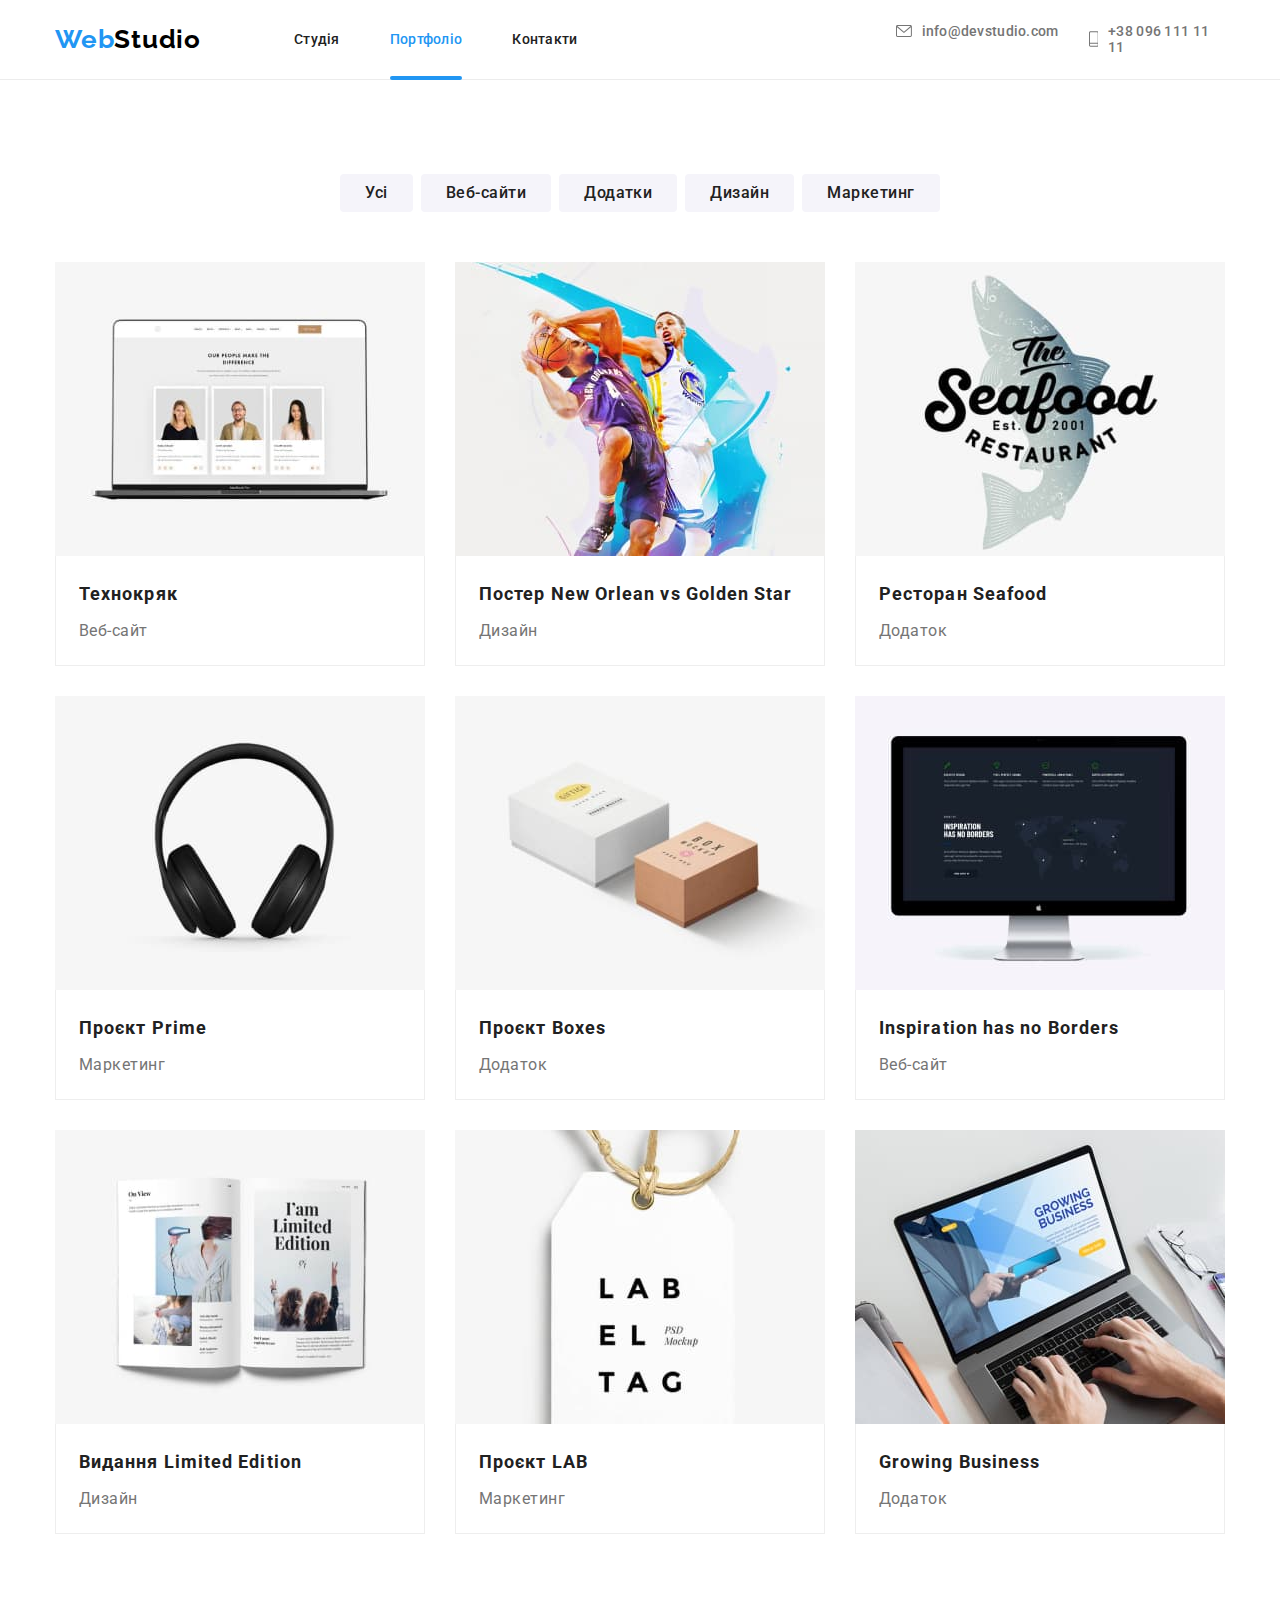
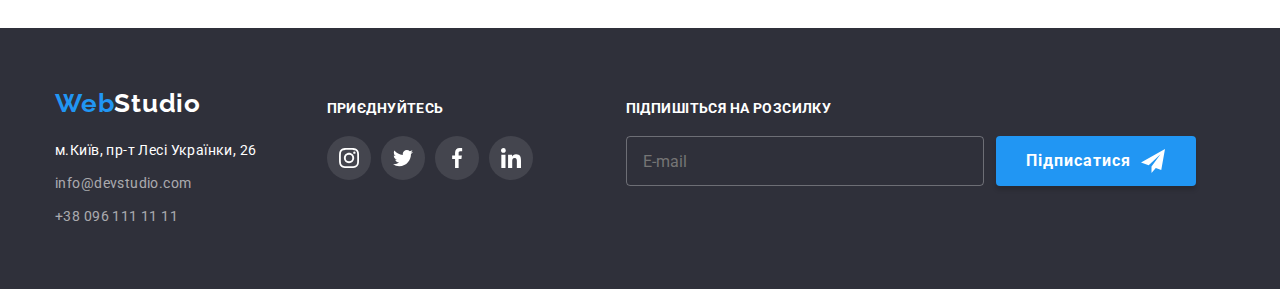
==== commit b1288e15: "refactored" ====
--- a/portfolio.html
+++ b/portfolio.html
@@ -14,7 +14,7 @@
       href="https://fonts.googleapis.com/css2?family=Raleway:wght@700&family=Roboto:ital,wght@0,400;0,500;0,700;0,900;1,100&display=swap"
       rel="stylesheet"
     />
-    <link rel="stylesheet" href="./CSS/main.min.css" />
+    <link rel="stylesheet" href="./CSS/styles.css" />
     <title>Portfolio</title>
   </head>
   <body>
--- a/CSS/styles.css
+++ b/CSS/styles.css
@@ -0,0 +1,880 @@
+:root {
+--main-color: #212121;
+--secondary-color: #2196F3;
+--description-color: #757575;
+--function: cubic-bezier(0.4, 0, 0.2, 1) 250ms;
+}
+
+body {
+    font-family: Roboto, sans-serif;
+    font-weight: 400;
+    font-style: normal;
+}
+
+a {
+    text-decoration: none;
+}
+
+h1,
+h2,
+h3,
+h4,
+h5,
+h6 {
+    margin: 0;
+    padding: 0;
+}
+
+p {
+    margin: 0;
+}
+
+ul {
+    padding-left: 0;
+    margin: 0;
+    list-style: none;
+}
+
+img {
+    display: block;
+}
+
+button {
+    margin: 0;
+    border: 0;
+}
+
+.container {
+    width: 1200px;
+    padding: 0 15px;
+    margin: 0 auto;
+}
+/* header */
+.logo {
+    margin-right: 93px;
+}
+.logo-link {
+    display: block;
+    font-family: raleway, sans-serif;
+    font-weight: 700;
+    font-size: 26px;
+    line-height: 1.19;
+    color: black;
+    padding-top: 24px;
+    padding-bottom: 24px;
+    letter-spacing: 0.03em;
+}
+
+.logo-web {
+    color: var(--secondary-color);
+}
+
+header {
+    border-bottom: 1px solid rgba(236, 236, 236, 1);
+}
+
+.container.header {
+    display: flex;
+    align-items: center;    
+}
+
+.navigation-list {
+    display: flex;
+    list-style: none;
+    align-items: center;
+}
+
+.navigation-item {
+    margin-right: 50px;
+    padding-bottom: 31px;
+    padding-top: 32px;
+    position: relative;
+}
+
+.navigation-item:last-child {
+    margin-right: 0;
+}
+
+.navigation-link {
+    display: block;
+    color: var(--main-color);
+    font-weight: 500;
+    font-size: 14px;
+    line-height: 1.14;
+    letter-spacing: 0.02em;
+    transition: color var(--function);
+}
+
+.navigation-link:hover,
+.navigation-link:focus {
+    color: var(--secondary-color);
+}
+
+.active {
+    color: var(--secondary-color);
+}
+
+.active::before {
+    position: absolute;
+    width: 100%;
+    height: 4px;
+    border-radius: 2px;
+    content: "";
+    background-color: var(--secondary-color);
+    bottom: -1px;
+}
+
+.contacts {
+    margin-left: 318px;
+}
+
+.contacts-list {
+    display: flex;
+    margin: 0;
+    list-style: none;
+    padding: 0;
+}
+
+.contacts-item {
+    margin-right: 30px;
+}
+
+.contacts-item:last-child {
+    margin-right: 0;
+}
+
+.contacts-link {
+    color: var(--description-color);
+    font-style: normal;
+    font-size: 14px;
+    line-height: 1.17;
+    font-weight: 500;
+    letter-spacing: 0.02em;
+    display: flex;
+    align-items: center;
+    transition: color cubic-bezier(0.4, 0, 0.2, 1) 250ms;
+}
+
+.contacts-icon {
+    fill: var(--description-color);
+    margin-right: 10px;
+    transition: fill cubic-bezier(0.4, 0, 0.2, 1) 250ms;
+}
+
+.contacts-link:hover,
+.contacts-link:focus,
+.contacts-link:hover .contacts-icon,
+.contacts-link:focus .contacts-icon {
+    color: var(--secondary-color);
+    fill: var(--secondary-color);
+}
+
+.section {
+    padding-top: 94px;
+    padding-bottom: 94px;
+}
+
+/* HERO */
+
+.hero-section {
+    background-color: #2F303A;
+    padding-top: 200px;
+    padding-bottom: 200px;
+    background-image: linear-gradient(to bottom, rgba(47, 48, 58, 0.4), rgba(47, 48, 58, 0.4)), url(/images/hero-image.jpg);
+    background-repeat: no-repeat;
+    background-position: center;
+}
+
+.hero {
+    display: flex;
+    flex-direction: column;
+    align-items: center;
+}
+
+.hero-title {
+    color: white;
+    width: 696px;
+    text-transform: uppercase;
+    font-weight: 900;
+    letter-spacing: 0.06em;
+    font-size: 44px;
+    line-height: 1.36;
+    text-align: center;
+    margin-bottom: 30px;
+}
+
+.hero-button {
+    width: 216px;
+    font-size: 16px;
+    line-height: 1.875;
+    font-weight: 700;
+    color: white;
+    background-color: var(--secondary-color);
+    letter-spacing: 0.06em;
+    padding: 10px 24px;
+    border-radius: 4px;
+    transition: background-color cubic-bezier(0.4, 0, 0.2, 1) 250ms;
+    box-shadow: 0 4px 4px rgba(0, 0, 0, 0.15);
+}
+
+.hero-button:hover,
+.hero-button:focus {
+    background-color: #188CE8;
+    cursor: pointer;
+}
+/* BENEFITS */
+.section.our-benefits {
+    padding-top: 94px;
+    padding-bottom: 0;
+}
+
+.our-benefits-headline {
+    display: none;
+}
+
+.our-benefits-list {
+    display: flex;
+    gap: 30px;
+}
+
+.our-benefits-icon-card {
+    background-color: rgba(245, 244, 250, 1);
+    display: flex;
+    justify-content: center;
+    padding: 25px 100px;
+    margin-bottom: 30px;
+    border-radius: 4px;
+}
+
+.our-benefits-subtitle {
+    font-size: 14px;
+    line-height: 1.17;
+    text-transform: uppercase;
+    letter-spacing: 0.03em;
+    margin-bottom: 10px;
+    color: var(--main-color);
+}
+
+.our-benefits-description {
+    color: var(--description-color);
+    letter-spacing: 0.03em;
+    font-size: 14px;
+    line-height: 1.71;
+}
+
+/* WHAT-DO-WE-DO */
+
+.what-do-we-do {
+    display: flex;
+    justify-content: center;
+    font-size: 36px;
+    line-height: 1.17;
+    letter-spacing: 0.03em;
+    color: var(--main-color);
+    margin-bottom: 50px;
+}
+
+.what-do-we-do-list {
+    display: flex;
+    justify-content: center;
+    gap: 30px;
+}
+
+.what-do-we-do-item {
+    position: relative;
+}
+
+.what-do-we-do-description {
+    display: flex;
+    justify-content: center;
+    align-items: center;
+    background-color: rgba(47, 48, 58, 0.8);
+    text-transform: uppercase;
+    font-size: 14px;
+    line-height: 1.172;
+    width: 370px;
+    padding-top: 27px;
+    padding-bottom: 27px;
+    color: white;
+    letter-spacing: 0.03em;
+    position: absolute;
+    bottom: 0;
+}
+
+/* OUR-TEAM */
+
+.our-team {
+    background-color: #F5F4FA;
+}
+
+.our-team-headline {
+    display: flex;
+    justify-content: center;
+    font-size: 36px;
+    line-height: 1.17;
+    color: var(--main-color);
+    letter-spacing: 0.03em;
+    margin-bottom: 50px;
+}
+
+.our-team-list {
+    display: flex;
+}
+
+.our-team-item {
+    display: flex;
+    flex-direction: column;
+    align-items: center;
+    margin-right: 30px;
+    background-color: white;
+    box-shadow: 0 2px 1px rgba(0, 0, 0, 0.2), 0 1px 1px rgba(0, 0, 0, 0.14), 0 1px 3px rgba(0, 0, 0, 0.12);
+    border-bottom-left-radius: 4px;
+    border-bottom-right-radius: 4px;
+}
+
+.our-team-item:last-child {
+    margin-right: 0;
+}
+
+.employee-info {
+    display: flex;
+    flex-direction: column;
+    align-items: center;
+    padding: 30px 32px;
+}
+
+.our-team-employee {
+    margin-bottom: 10px;
+    font-weight: 500;
+    font-size: 16px;
+    line-height: 1.17;
+    letter-spacing: 0.03em;
+    color: var(--main-color);
+}
+
+.our-team-position {
+    font-size: 16px;
+    line-height: 1.17;
+    letter-spacing: 0.03em;
+    color: var(--description-color);
+    margin-bottom: 16px;
+}
+
+.employee-social-media-list {
+    display: flex;
+}
+
+.employee-social-media-link {
+    width: 44px;
+    height: 44px;
+    display: flex;
+    justify-content: center;
+    align-items: center;
+    border-radius: 50%;
+    transition: background-color cubic-bezier(0.4, 0, 0.2, 1) 250ms;
+}
+
+.employee-social-media-icon {
+    fill: #AFB1B8;
+    transition: fill cubic-bezier(0.4, 0, 0.2, 1) 250ms;
+}
+
+.employee-social-media-link:hover,
+.employee-social-media-link:focus {
+    background-color: var(--secondary-color);
+}
+
+.employee-social-media-link:hover .employee-social-media-icon,
+.employee-social-media-link:focus .employee-social-media-icon {
+    fill: #FFFFFF;
+}
+
+/* CLIENTS */
+
+.clients {
+    display: flex;
+    justify-content: center;
+    font-size: 36px;
+    line-height: 1.171;
+    margin-bottom: 50px;
+    letter-spacing: 0.03em;
+}
+
+.clients-list {
+    display: flex;
+    justify-content: center;
+    gap: 30px;
+}
+
+.clients-link {
+    display: flex;
+    justify-content: center;
+    align-items: center;
+    width: 170px;
+    height: 92px;
+    border: 1px solid #AFB1B8;
+    border-radius: 4px;
+    transition: border cubic-bezier(0.4, 0, 0.2, 1) 250ms;
+}
+
+.clients-icon {
+    fill: #AFB1B8;
+    transition: fill cubic-bezier(0.4, 0, 0.2, 1) 250ms;
+}
+
+.clients-link:hover,
+.clients-link:focus,
+.clients-link:hover .clients-icon,
+.clients-link:focus .clients-icon {
+    border-color: var(--secondary-color);
+    fill: var(--secondary-color);
+    cursor: pointer;
+}
+
+/* FOOTER */
+
+footer {
+    background-color: #2F303A;
+    padding: 60px 0;
+}
+
+footer .logo-link {
+    color: white;
+    padding: 0;
+    margin-bottom: 20px;
+}
+
+.footer {
+    display: flex;
+}
+
+.contacts-item-footer {
+    margin-bottom: 9px;
+    color: white;
+}
+
+.contacts-item-footer:last-child {
+    margin-bottom: 0;
+    }
+
+.contacts-link-footer {
+    color: rgba(255, 255, 255, 0.6);
+    font-style: normal;
+    font-size: 14px;
+    line-height: 1.71;
+    letter-spacing: 0.03em;
+    transition: color cubic-bezier(0.4, 0, 0.2, 1) 250ms;
+}
+
+.contacts-link-footer.location {
+    color: white;
+}
+
+.contacts-link-footer:hover,
+.contacts-link-footer:focus {
+    color: var(--secondary-color);
+}
+
+.footer-social-media {
+    padding-top: 12px;
+    margin-left: 70px;
+}
+
+.footer-social-media-join {
+    text-transform: uppercase;
+    font-size: 14px;
+    line-height: 1.172;
+    color: #FFFFFF;
+    letter-spacing: 0.03em;
+    margin-bottom: 20px;
+}
+
+.footer-social-media-list {
+    display: flex;
+    gap: 10px;
+}
+
+.footer-social-media-link {
+    width: 44px;
+    height: 44px;
+    display: flex;
+    justify-content: center;
+    align-items: center;
+    border-radius: 50%;
+    background-color: rgba(255, 255, 255, 0.1);
+    transition: background-color cubic-bezier(0.4, 0, 0.2, 1) 250ms;
+}
+    
+.footer-social-media-icon {
+    fill: #FFFFFF;
+}
+
+.footer-social-media-link:hover,
+.footer-social-media-link:focus {
+    background-color: var(--secondary-color);
+    cursor: pointer;
+}
+
+.footer-subscription {
+    padding-top: 12px;
+    margin-left: 93px;
+}
+
+.subscription-title {
+    text-transform: uppercase;
+    font-size: 14px;
+    line-height: 1.172;
+    color: #FFFFFF;
+    letter-spacing: 0.03em;
+    margin-bottom: 20px;
+}
+
+.subscription-form {
+    display: flex;
+}
+
+.subscription-input {
+    background-color: transparent;
+    height: 50px;
+    width: 358px;
+    border: 1px solid rgba(255, 255, 255, 0.3);
+    border-radius: 4px;
+    color: white;
+    outline: none;
+    transition: border-color cubic-bezier(0.4, 0, 0.2, 1) 250ms;
+    margin-right: 12px;
+    padding: 15px 16px;
+}
+
+.subscription-input:focus {
+    border-color: var(--secondary-color);
+}
+
+.button-subscribe {
+    width: 200px;
+    font-size: 16px;
+    line-height: 1.875;
+    font-weight: 700;
+    color: white;
+    background-color: var(--secondary-color);
+    letter-spacing: 0.06em;
+    padding: 10px 24px;
+    border-radius: 4px;
+    transition: background-color cubic-bezier(0.4, 0, 0.2, 1) 250ms;
+    box-shadow: 0 4px 4px rgba(0, 0, 0, 0.15);
+    display: flex;
+    align-items: center;
+    justify-content: center;
+}
+
+.button-subscribe:hover,
+.button-subscribe:focus {
+    background-color: #188CE8;
+    cursor: pointer;
+}
+
+.icon-telegram {
+    margin-left: 10px;
+}
+
+/* PORTFOLIO */
+
+.portfolio-headline {
+    display: none;
+}
+
+.portfolio-filter-list {
+    display: flex;
+    justify-content: center;
+    margin-bottom: 50px;
+}
+
+.portfolio-filter-item {
+    margin-right: 8px;
+}
+
+.portfolio-filter-item:last-child {
+    margin-right: 0;
+}
+
+.portfolio-filter-button {
+    font-weight: 500;
+    font-size: 16px;
+    line-height: 1.625;
+    padding: 6px 25px;
+    letter-spacing: 0.03em;
+    border-radius: 4px;
+    background-color: #F5F4FA;
+    color: var(--main-color);
+    transition: color cubic-bezier(0.4, 0, 0.2, 1) 250ms, background-color cubic-bezier(0.4, 0, 0.2, 1) 250ms, box-shadow cubic-bezier(0.4, 0, 0.2, 1) 250ms;
+}
+
+.portfolio-filter-button:hover,
+.portfolio-filter-button:focus {
+    background-color: var(--secondary-color);
+    color: white;
+    cursor: pointer;
+    box-shadow: 0 2px 2px rgba(0, 0, 0, 0.12), 0 1px 2px rgba(0, 0, 0, 0.08), 0 3px 1px rgba(0, 0, 0, 0.1);
+}
+
+.portfolio-list {
+    display: flex;
+    flex-wrap: wrap;
+    gap: 30px;
+}
+
+.portfolio-link {
+    display: flex;
+    flex-direction: column;
+    transition: box-shadow cubic-bezier(0.4, 0, 0.2, 1) 250ms;
+}
+
+.portfolio-link:hover ,
+.portfolio-link:focus {
+    box-shadow: 1px 4px 6px 0 rgba(0, 0, 0, 0.16), 0 4px 4px 0 rgba(0, 0, 0, 0.06), 0 1px 1px 0 rgba(0, 0, 0, 0.12);
+}
+
+.portfolio-info {
+    padding-top: 20px;
+    padding-bottom: 19px;
+    padding-left: 23px;
+    padding-right: 23px;
+    border-right: 1px solid #EEEEEE;
+    border-left: 1px solid #EEEEEE;
+    border-bottom: 1px solid #EEEEEE;
+}
+
+.portfolio-project {
+    font-weight: 700;
+    font-size: 18px;
+    line-height: 2;
+    margin-bottom: 4px;
+    color: var(--main-color);
+    letter-spacing: 0.06em;
+}
+
+.portfolio-project-type {
+    font-size: 16px;
+    line-height: 1.875;
+    color: var(--description-color);
+    letter-spacing: 0.03em;
+}
+
+.portfolio-card {
+    position: relative;
+    width: 370px;
+    height: 294px;
+    overflow: hidden;
+}
+
+.portfolio-project-description {
+    position: absolute;
+    width: 100%;
+    height: 100%;
+    background-color: rgba(33, 150, 243, 0.9);
+    color: white;
+    top: 0;
+    transform: translateY(100%);
+    transition: transform cubic-bezier(0.4, 0, 0.2, 1) 250ms;
+    display: flex;
+    padding-left: 24px;
+    padding-right: 24px;
+    justify-content: center;
+    align-items: center;
+    font-size: 18px;
+    line-height: 1.556;
+    letter-spacing: 0.03em;
+}
+
+.portfolio-link:hover .portfolio-project-description,
+.portfolio-link:focus .portfolio-project-description {
+    transform: translateY(0);
+}
+
+/* BACKDROP */
+
+.backdrop {
+    position: fixed;
+    background-color: rgba(0, 0, 0, 0.2);
+    width: 100%;
+    height: 100%;
+    top: 0;
+    left: 0;  
+    transition: opacity cubic-bezier(0.4, 0, 0.2, 1) 250ms, visibility cubic-bezier(0.4, 0, 0.2, 1) 250ms;
+}
+
+.modal {
+    position: absolute;
+    top: 50%;
+    left: 50%;
+    transform: translate(-50%, -50%);
+    width: 528px;
+    height: 581px;
+    background-color: #FFFFFF;
+    padding: 40px;
+    box-shadow: 0 2px 1px rgba(0, 0, 0, 0.2), 0 1px 1px rgba(0, 0, 0, 0.14), 0 1px 3px rgba(0, 0, 0, 0.12);
+}
+
+.modal-button-close {
+    position: absolute;
+    top: 8px;
+    right: 8px;
+    width: 30px;
+    height: 30px;
+    border-radius: 50%;
+    border: 1px solid rgba(0, 0, 0, 0.1);
+    background-color: #FFFFFF;
+    cursor: pointer;
+}
+
+.is-hidden {
+    opacity: 0;
+    visibility: hidden;
+    pointer-events: none;
+}
+
+.modal-title {
+    font-size: 20px;
+    line-height: 1.172;
+    color: var(--main-color);
+    letter-spacing: 0.03em;
+    display: flex;
+    justify-content: center;
+    margin-bottom: 12px;
+}
+
+.modal-input-label {
+    display: block;
+    font-size: 12px;
+    line-height: 1.1716667;
+    color: var(--description-color);
+    letter-spacing: 0.01em;
+    margin-bottom: 4px;
+}
+
+.modal-input {
+    height: 40px;
+    padding: 12px 12px 12px 42px;
+    border-radius: 4px;
+    border: 1px solid rgba(33, 33, 33, 0.2);
+    width: 100%;
+    outline: none;
+    font-size: 16px;
+    line-height: 16px;
+    transition: border-color cubic-bezier(0.4, 0, 0.2, 1) 250ms;
+}
+
+.modal-input:focus,
+.modal-input:focus + .input-icon {
+    border-color: var(--secondary-color);
+    fill: var(--secondary-color);
+}
+
+.modal-input-wrapper {
+    position: relative;
+    margin-bottom: 10px;
+}
+
+.modal-input-wrapper:not(:last-child) {
+    margin-bottom: 10px;
+}
+
+.input-icon {
+    position: absolute;
+    left: 12px;
+    top: 50%;
+    transform: translateY(-50%);
+    transition: fill cubic-bezier(0.4, 0, 0.2, 1) 250ms;
+}
+
+.modal-comment {
+    width: 100%;
+    height: 120px;
+    padding: 12px 16px;
+    font-size: 12px;
+    line-height: 1.1716667;
+    letter-spacing: 0.01em;
+    border: 1px solid rgba(33, 33, 33, 0.2);
+    border-radius: 4px;
+    margin-bottom: 20px;
+    outline: none;
+    transition: border-color cubic-bezier(0.4, 0, 0.2, 1) 250ms;
+}
+
+.modal-comment:focus {
+    border-color: var(--secondary-color);
+}
+
+.terms-agreement-wrapper {
+    display: flex;
+    align-items: center;
+}
+
+.checkbox-label {
+    position: relative;
+    color: var(--description-color);
+    font-size: 14px;
+    line-height: 1.71;
+    padding-left: 36px;
+    letter-spacing: 0.03em;
+}
+
+.checkbox-label::before {
+    position: absolute;
+    content: "";
+    width: 16px;
+    height: 15px;
+    border: 2px solid var(--main-color);
+    border-radius: 2px;
+    left: 12px;
+    top: 50%;
+    transform: translateY(-50%);
+}
+
+.checkbox-label::after {
+    position: absolute;
+    content: "";
+    width: 16px;
+    height: 15px;
+    left: 12px;
+    top: 50%;
+    transform: translateY(-50%);
+    background-image: url(/images/SVG/check.svg);
+    opacity: 0;
+}
+
+.checkbox-input {
+    appearance: none;
+}
+
+.checkbox-input:checked + .checkbox-label::after {
+    opacity: 1;
+}
+
+.terms-link {
+    text-decoration: underline;
+    color: var(--secondary-color);
+}
+
+.modal-button-send {
+    display: inline-block;
+    width: 200px;
+    font-size: 16px;
+    line-height: 1.875;
+    font-weight: 700;
+    color: white;
+    background-color: var(--secondary-color);
+    letter-spacing: 0.06em;
+    padding: 10px 24px;
+    border-radius: 4px;
+    transition: background-color cubic-bezier(0.4, 0, 0.2, 1) 250ms;
+    margin-left: 124px;
+    margin-top: 30px;
+    box-shadow: 0 4px 4px rgba(0, 0, 0, 0.15);
+}
+
+.modal-button-send:hover,
+.modal-button-send:focus {
+    background-color: #188CE8;
+    cursor: pointer;
+}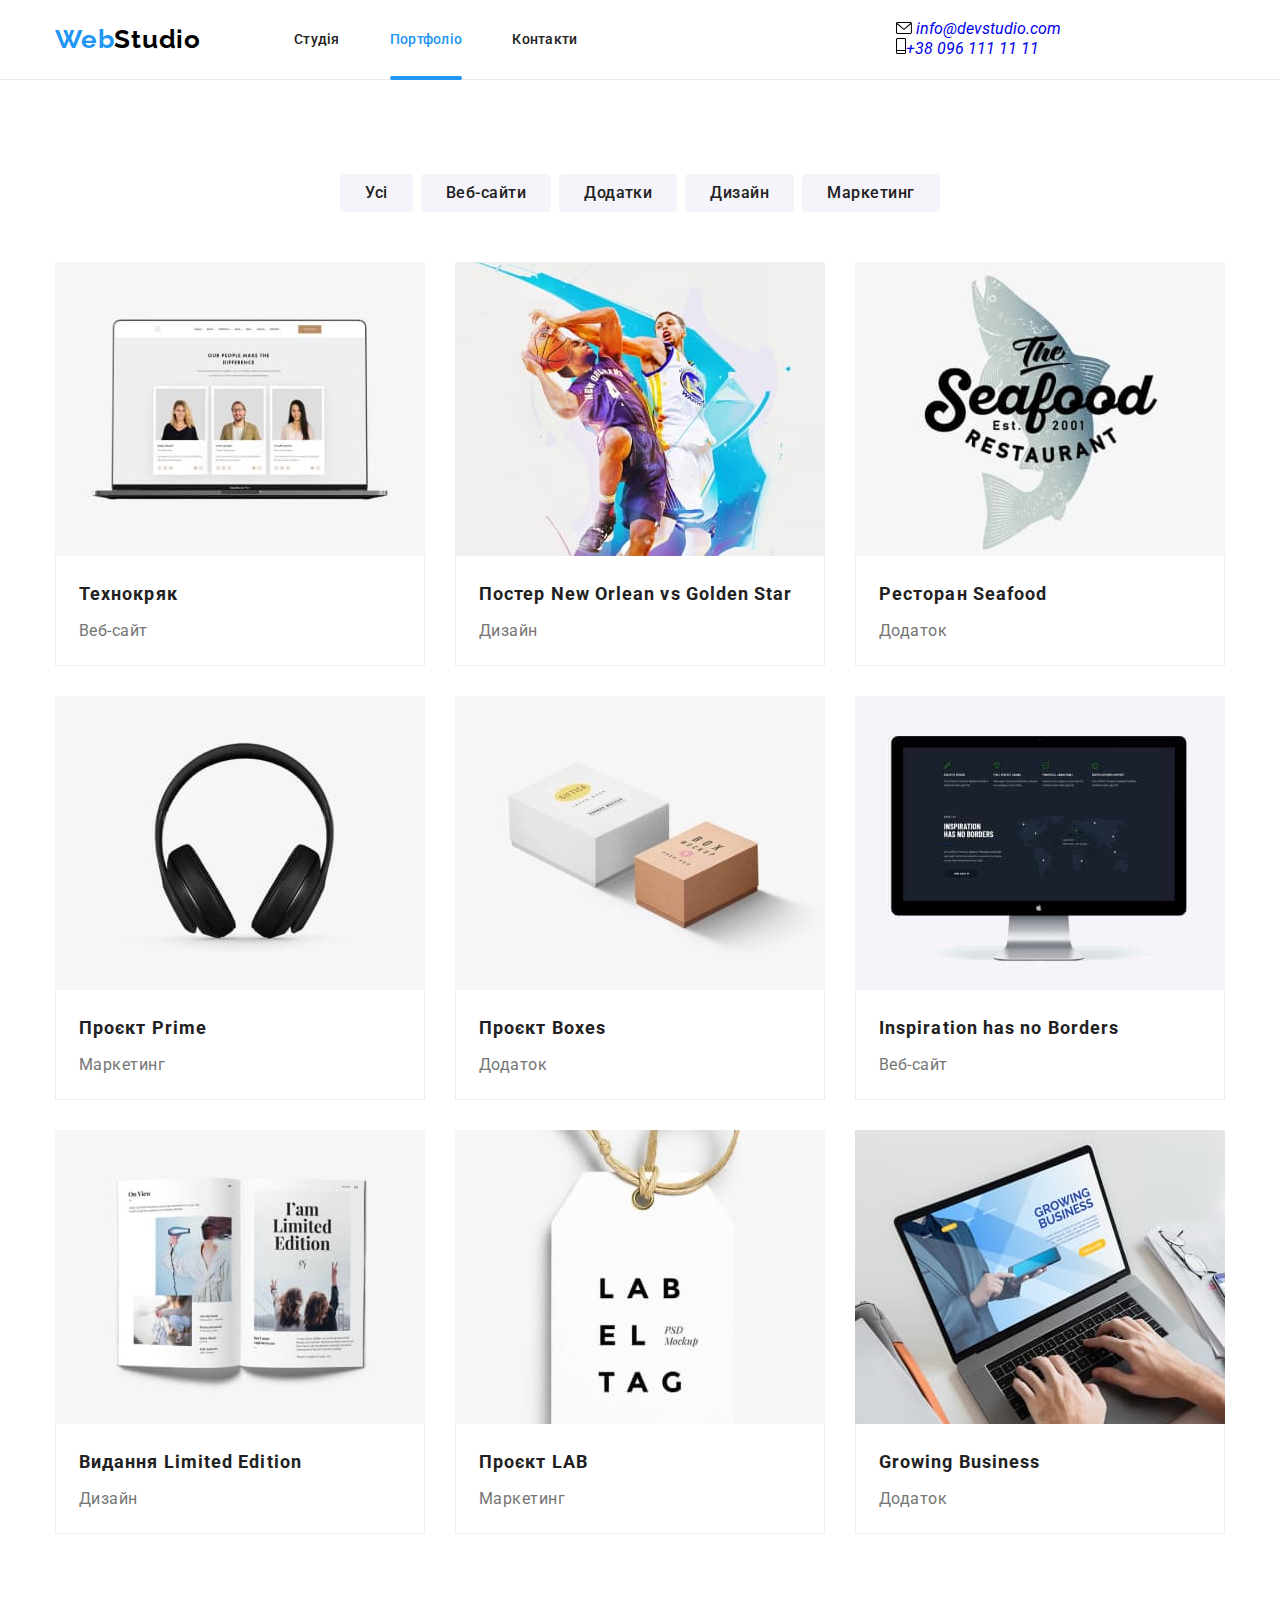
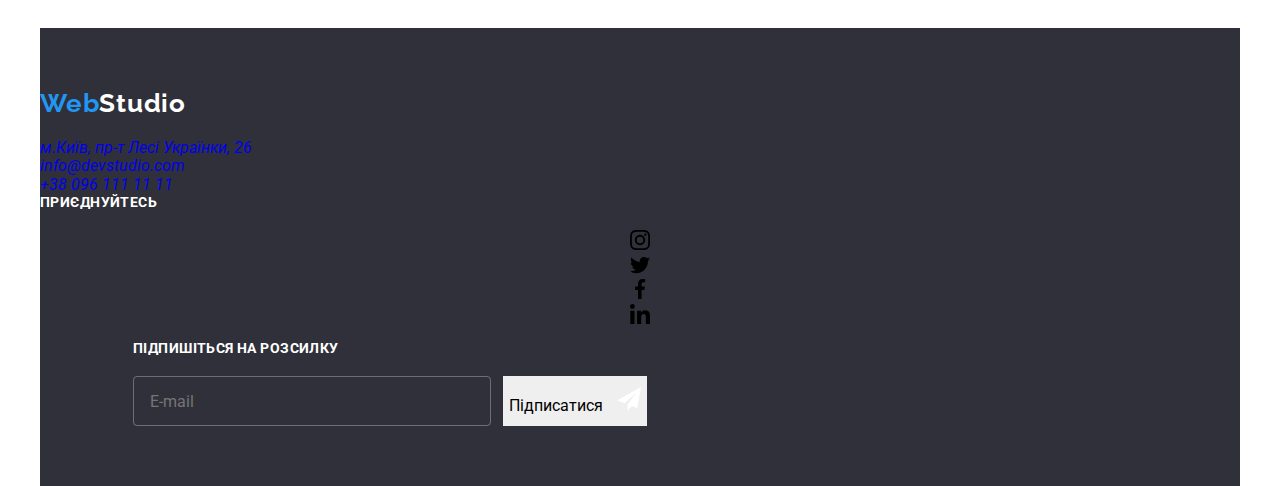
==== commit 656a3c85: "fdkc" ====
--- a/portfolio.html
+++ b/portfolio.html
@@ -14,25 +14,27 @@
       href="https://fonts.googleapis.com/css2?family=Raleway:wght@700&family=Roboto:ital,wght@0,400;0,500;0,700;0,900;1,100&display=swap"
       rel="stylesheet"
     />
-    <link rel="stylesheet" href="./CSS/styles.css" />
+    <link rel="stylesheet" href="./CSS/main.min.css" />
     <title>Portfolio</title>
   </head>
   <body>
-    <header>
-      <div class="container header">
+    <header class="header">
+      <div class="container container--header">
         <nav class="navigation">
-          <ul class="navigation-list">
-            <li class="logo">
-              <a href="index.html" class="logo-link"><span class="logo-web">Web</span>Studio</a>
-            </li>
-            <li class="navigation-item">
-              <a href="index.html" class="navigation-link">Студія</a>
-            </li>
-            <li class="navigation-item">
-              <a href="portfolio.html" class="navigation-link active">Портфоліо</a>
-            </li>
-            <li class="navigation-item">
-              <a href="test.html" class="navigation-link">Контакти</a>
+          <ul class="navigation__list">
+            <li class="navigation__item">
+              <a href="index.html" class="logo"><span class="logo__web">Web</span>Studio</a>
+            </li>
+            <li class="navigation__item">
+              <a href="index.html" class="navigation__link">Студія</a>
+            </li>
+            <li class="navigation__item">
+              <a href="portfolio.html" class="navigation__link navigation__link--active"
+                >Портфоліо</a
+              >
+            </li>
+            <li class="navigation__item">
+              <a href="test.html" class="navigation__link">Контакти</a>
             </li>
           </ul>
         </nav>
@@ -230,7 +232,9 @@
     <footer>
       <div class="container footer">
         <div class="footer-contacts">
-          <a href="index.html" class="logo-link"><span class="logo-web">Web</span>Studio</a>
+          <a href="index.html" class="logo logo--footer"
+            ><span class="logo__web">Web</span>Studio</a
+          >
           <address>
             <ul>
               <li class="contacts-item-footer">
--- a/CSS/main.min.css
+++ b/CSS/main.min.css
@@ -0,0 +1 @@
+:root{--main-color: #212121;--secondary-color: #2196F3;--description-color: #757575;--function: cubic-bezier(0.4, 0, 0.2, 1) 250ms}body{font-family:Roboto,sans-serif;font-weight:400;font-style:normal}a{text-decoration:none}h1,h2,h3,h4,h5,h6{margin:0;padding:0}p{margin:0}ul{padding-left:0;margin:0;list-style:none}img{display:block}button{margin:0;border:0}.container{width:1200px;padding:0 15px;margin:0 auto}.section{padding-top:94px;padding-bottom:94px}.header{border-bottom:1px solid #ececec}.container--header{display:flex;align-items:center}.navigation__list{display:flex;list-style:none;align-items:center}.navigation__item{margin-right:50px;padding-bottom:31px;padding-top:32px;position:relative}.navigation__item:first-child{margin-right:93px;padding:0}.navigation__item:last-child{margin-right:0}.navigation__link{display:block;color:var(--main-color);font-weight:500;font-size:14px;line-height:1.14;letter-spacing:.02em;transition:color var(--function)}.navigation__link:hover,.navigation__link:focus{color:var(--secondary-color)}.navigation__link--active{color:var(--secondary-color)}.navigation__link--active::before{position:absolute;width:100%;height:4px;border-radius:2px;content:"";background-color:var(--secondary-color);bottom:-1px}.contacts{margin-left:318px}.contacts__list{display:flex;margin:0;list-style:none;padding:0}.contacts__item{margin-right:30px}.contacts__item:last-child{margin-right:0}.contacts__link{color:var(--description-color);font-style:normal;font-size:14px;line-height:1.17;font-weight:500;letter-spacing:.02em;display:flex;align-items:center;transition:color var(--function)}.contacts__icon{fill:var(--description-color);margin-right:10px;transition:fill var(--function)}.contacts__link:hover,.contacts__link:focus,.contacts__link:hover .contacts__icon,.contacts__link:focus .contacts__icon{color:var(--secondary-color);fill:var(--secondary-color)}.logo{font-family:raleway,sans-serif;font-weight:700;font-size:26px;line-height:1.19;color:#000;padding-top:24px;padding-bottom:24px;letter-spacing:.03em}.logo__web{color:var(--secondary-color)}.logo--footer{display:block;color:#fff;padding:0;margin-bottom:20px}.social-media__list{display:flex;gap:10px}.social-media__link{width:44px;height:44px;display:flex;justify-content:center;align-items:center;border-radius:50%;transition:background-color var(--function)}.social-media__icon{fill:#afb1b8;transition:fill var(--function)}.social-media__link:hover,.social-media__link:focus{background-color:var(--secondary-color)}.social-media__link:hover .social-media__icon,.social-media__link:focus .social-media__icon{fill:#fff}.social-media__link--footer{background-color:rgba(255,255,255,.1)}.social-media__icon--footer{fill:#fff}.section--hero{background-color:#2f303a;padding-top:200px;padding-bottom:200px;background-image:linear-gradient(to bottom, rgba(47, 48, 58, 0.4), rgba(47, 48, 58, 0.4)),url(/images/hero-image.jpg);background-repeat:no-repeat;background-position:center}.container--hero{display:flex;flex-direction:column;align-items:center}.hero{color:#fff;width:696px;text-transform:uppercase;font-weight:900;letter-spacing:.06em;font-size:44px;line-height:1.36;text-align:center;margin-bottom:30px}.main-button{width:216px;font-size:16px;line-height:1.875;font-weight:700;color:#fff;background-color:var(--secondary-color);letter-spacing:.06em;padding:10px 24px;border-radius:4px;transition:background-color var(--function);box-shadow:0 4px 4px rgba(0,0,0,.15)}.main-button:hover,.main-button:focus{background-color:#188ce8;cursor:pointer}.section.our-benefits{padding-top:94px;padding-bottom:0}.our-benefits-headline{display:none}.our-benefits-list{display:flex;gap:30px}.our-benefits-icon-card{background-color:#f5f4fa;display:flex;justify-content:center;padding:25px 100px;margin-bottom:30px;border-radius:4px}.our-benefits-subtitle{font-size:14px;line-height:1.17;text-transform:uppercase;letter-spacing:.03em;margin-bottom:10px;color:var(--main-color)}.our-benefits-description{color:var(--description-color);letter-spacing:.03em;font-size:14px;line-height:1.71}.what-do-we-do{display:flex;justify-content:center;font-size:36px;line-height:1.17;letter-spacing:.03em;color:var(--main-color);margin-bottom:50px}.what-do-we-do-list{display:flex;justify-content:center;gap:30px}.what-do-we-do-item{position:relative}.what-do-we-do-description{display:flex;justify-content:center;align-items:center;background-color:rgba(47,48,58,.8);text-transform:uppercase;font-size:14px;line-height:1.172;width:370px;padding-top:27px;padding-bottom:27px;color:#fff;letter-spacing:.03em;position:absolute;bottom:0}.our-team{background-color:#f5f4fa}.our-team-headline{display:flex;justify-content:center;font-size:36px;line-height:1.17;color:var(--main-color);letter-spacing:.03em;margin-bottom:50px}.our-team-list{display:flex}.our-team-item{display:flex;flex-direction:column;align-items:center;margin-right:30px;background-color:#fff;box-shadow:0 2px 1px rgba(0,0,0,.2),0 1px 1px rgba(0,0,0,.14),0 1px 3px rgba(0,0,0,.12);border-bottom-left-radius:4px;border-bottom-right-radius:4px}.our-team-item:last-child{margin-right:0}.employee-info{display:flex;flex-direction:column;align-items:center;padding:30px 32px}.our-team-employee{margin-bottom:10px;font-weight:500;font-size:16px;line-height:1.17;letter-spacing:.03em;color:var(--main-color)}.our-team-position{font-size:16px;line-height:1.17;letter-spacing:.03em;color:var(--description-color);margin-bottom:16px}.clients{display:flex;justify-content:center;font-size:36px;line-height:1.171;margin-bottom:50px;letter-spacing:.03em}.clients-list{display:flex;justify-content:center;gap:30px}.clients-link{display:flex;justify-content:center;align-items:center;width:170px;height:92px;border:1px solid #afb1b8;border-radius:4px;transition:border cubic-bezier(0.4, 0, 0.2, 1) 250ms}.clients-icon{fill:#afb1b8;transition:fill cubic-bezier(0.4, 0, 0.2, 1) 250ms}.clients-link:hover,.clients-link:focus,.clients-link:hover .clients-icon,.clients-link:focus .clients-icon{border-color:var(--secondary-color);fill:var(--secondary-color);cursor:pointer}.backdrop{position:fixed;background-color:rgba(0,0,0,.2);width:100%;height:100%;top:0;left:0;transition:opacity cubic-bezier(0.4, 0, 0.2, 1) 250ms,visibility cubic-bezier(0.4, 0, 0.2, 1) 250ms}.modal{position:absolute;top:50%;left:50%;transform:translate(-50%, -50%);width:528px;height:581px;background-color:#fff;padding:40px;box-shadow:0 2px 1px rgba(0,0,0,.2),0 1px 1px rgba(0,0,0,.14),0 1px 3px rgba(0,0,0,.12)}.modal-button-close{position:absolute;top:8px;right:8px;width:30px;height:30px;border-radius:50%;border:1px solid rgba(0,0,0,.1);background-color:#fff;cursor:pointer}.is-hidden{opacity:0;visibility:hidden;pointer-events:none}.modal-title{font-size:20px;line-height:1.172;color:var(--main-color);letter-spacing:.03em;display:flex;justify-content:center;margin-bottom:12px}.modal-input-label{display:block;font-size:12px;line-height:1.1716667;color:var(--description-color);letter-spacing:.01em;margin-bottom:4px}.modal-input{height:40px;padding:12px 12px 12px 42px;border-radius:4px;border:1px solid rgba(33,33,33,.2);width:100%;outline:none;font-size:16px;line-height:16px;transition:border-color cubic-bezier(0.4, 0, 0.2, 1) 250ms}.modal-input:focus,.modal-input:focus+.input-icon{border-color:var(--secondary-color);fill:var(--secondary-color)}.modal-input-wrapper{position:relative;margin-bottom:10px}.modal-input-wrapper:not(:last-child){margin-bottom:10px}.input-icon{position:absolute;left:12px;top:50%;transform:translateY(-50%);transition:fill cubic-bezier(0.4, 0, 0.2, 1) 250ms}.modal-comment{width:100%;height:120px;padding:12px 16px;font-size:12px;line-height:1.1716667;letter-spacing:.01em;border:1px solid rgba(33,33,33,.2);border-radius:4px;margin-bottom:20px;outline:none;transition:border-color cubic-bezier(0.4, 0, 0.2, 1) 250ms}.modal-comment:focus{border-color:var(--secondary-color)}.terms-agreement-wrapper{display:flex;align-items:center}.checkbox-label{position:relative;color:var(--description-color);font-size:14px;line-height:1.71;padding-left:36px;letter-spacing:.03em}.checkbox-label::before{position:absolute;content:"";width:16px;height:15px;border:2px solid var(--main-color);border-radius:2px;left:12px;top:50%;transform:translateY(-50%)}.checkbox-label::after{position:absolute;content:"";width:16px;height:15px;left:12px;top:50%;transform:translateY(-50%);background-image:url(/images/SVG/check.svg);opacity:0}.checkbox-input{-webkit-appearance:none;-moz-appearance:none;appearance:none}.checkbox-input:checked+.checkbox-label::after{opacity:1}.terms-link{text-decoration:underline;color:var(--secondary-color)}.modal-button-send{display:inline-block;width:200px;font-size:16px;line-height:1.875;font-weight:700;color:#fff;background-color:var(--secondary-color);letter-spacing:.06em;padding:10px 24px;border-radius:4px;transition:background-color cubic-bezier(0.4, 0, 0.2, 1) 250ms;margin-left:124px;margin-top:30px;box-shadow:0 4px 4px rgba(0,0,0,.15)}.modal-button-send:hover,.modal-button-send:focus{background-color:#188ce8;cursor:pointer}.main-button{width:216px;font-size:16px;line-height:1.875;font-weight:700;color:#fff;background-color:var(--secondary-color);letter-spacing:.06em;padding:10px 24px;border-radius:4px;transition:background-color var(--function);box-shadow:0 4px 4px rgba(0,0,0,.15)}.main-button:hover,.main-button:focus{background-color:#188ce8;cursor:pointer}.main-button--footer{display:flex;align-items:center;justify-content:center;width:200px}.main-button--submit{width:200px;margin-left:124px;margin-top:30px}.portfolio-headline{display:none}.portfolio-filter-list{display:flex;justify-content:center;margin-bottom:50px}.portfolio-filter-item{margin-right:8px}.portfolio-filter-item:last-child{margin-right:0}.portfolio-filter-button{font-weight:500;font-size:16px;line-height:1.625;padding:6px 25px;letter-spacing:.03em;border-radius:4px;background-color:#f5f4fa;color:var(--main-color);transition:color cubic-bezier(0.4, 0, 0.2, 1) 250ms,background-color cubic-bezier(0.4, 0, 0.2, 1) 250ms,box-shadow cubic-bezier(0.4, 0, 0.2, 1) 250ms}.portfolio-filter-button:hover,.portfolio-filter-button:focus{background-color:var(--secondary-color);color:#fff;cursor:pointer;box-shadow:0 2px 2px rgba(0,0,0,.12),0 1px 2px rgba(0,0,0,.08),0 3px 1px rgba(0,0,0,.1)}.portfolio-list{display:flex;flex-wrap:wrap;gap:30px}.portfolio-link{display:flex;flex-direction:column;transition:box-shadow cubic-bezier(0.4, 0, 0.2, 1) 250ms}.portfolio-link:hover,.portfolio-link:focus{box-shadow:1px 4px 6px 0 rgba(0,0,0,.16),0 4px 4px 0 rgba(0,0,0,.06),0 1px 1px 0 rgba(0,0,0,.12)}.portfolio-info{padding-top:20px;padding-bottom:19px;padding-left:23px;padding-right:23px;border-right:1px solid #eee;border-left:1px solid #eee;border-bottom:1px solid #eee}.portfolio-project{font-weight:700;font-size:18px;line-height:2;margin-bottom:4px;color:var(--main-color);letter-spacing:.06em}.portfolio-project-type{font-size:16px;line-height:1.875;color:var(--description-color);letter-spacing:.03em}.portfolio-card{position:relative;width:370px;height:294px;overflow:hidden}.portfolio-project-description{position:absolute;width:100%;height:100%;background-color:rgba(33,150,243,.9);color:#fff;top:0;transform:translateY(100%);transition:transform cubic-bezier(0.4, 0, 0.2, 1) 250ms;display:flex;padding-left:24px;padding-right:24px;justify-content:center;align-items:center;font-size:18px;line-height:1.556;letter-spacing:.03em}.portfolio-link:hover .portfolio-project-description,.portfolio-link:focus .portfolio-project-description{transform:translateY(0)}.footer{background-color:#2f303a;padding:60px 0}.container--footer{display:flex}.footer__item{margin-bottom:9px;color:#fff}.footer__item:last-child{margin-bottom:0}.footer__link{color:rgba(255,255,255,.6);font-style:normal;font-size:14px;line-height:1.71;letter-spacing:.03em;transition:color cubic-bezier(0.4, 0, 0.2, 1) 250ms}.footer__link--location{color:#fff}.footer__link:hover,.footer__link:focus{color:var(--secondary-color)}.footer__social-media{padding-top:12px;margin-left:70px}.footer-social-media-join{text-transform:uppercase;font-size:14px;line-height:1.172;color:#fff;letter-spacing:.03em;margin-bottom:20px}.footer-subscription{padding-top:12px;margin-left:93px}.subscription-title{text-transform:uppercase;font-size:14px;line-height:1.172;color:#fff;letter-spacing:.03em;margin-bottom:20px}.subscription-form{display:flex}.subscription-input{background-color:rgba(0,0,0,0);height:50px;width:358px;border:1px solid rgba(255,255,255,.3);border-radius:4px;color:#fff;outline:none;transition:border-color cubic-bezier(0.4, 0, 0.2, 1) 250ms;margin-right:12px;padding:15px 16px}.subscription-input:focus{border-color:var(--secondary-color)}.icon-telegram{margin-left:10px}/*# sourceMappingURL=main.min.css.map */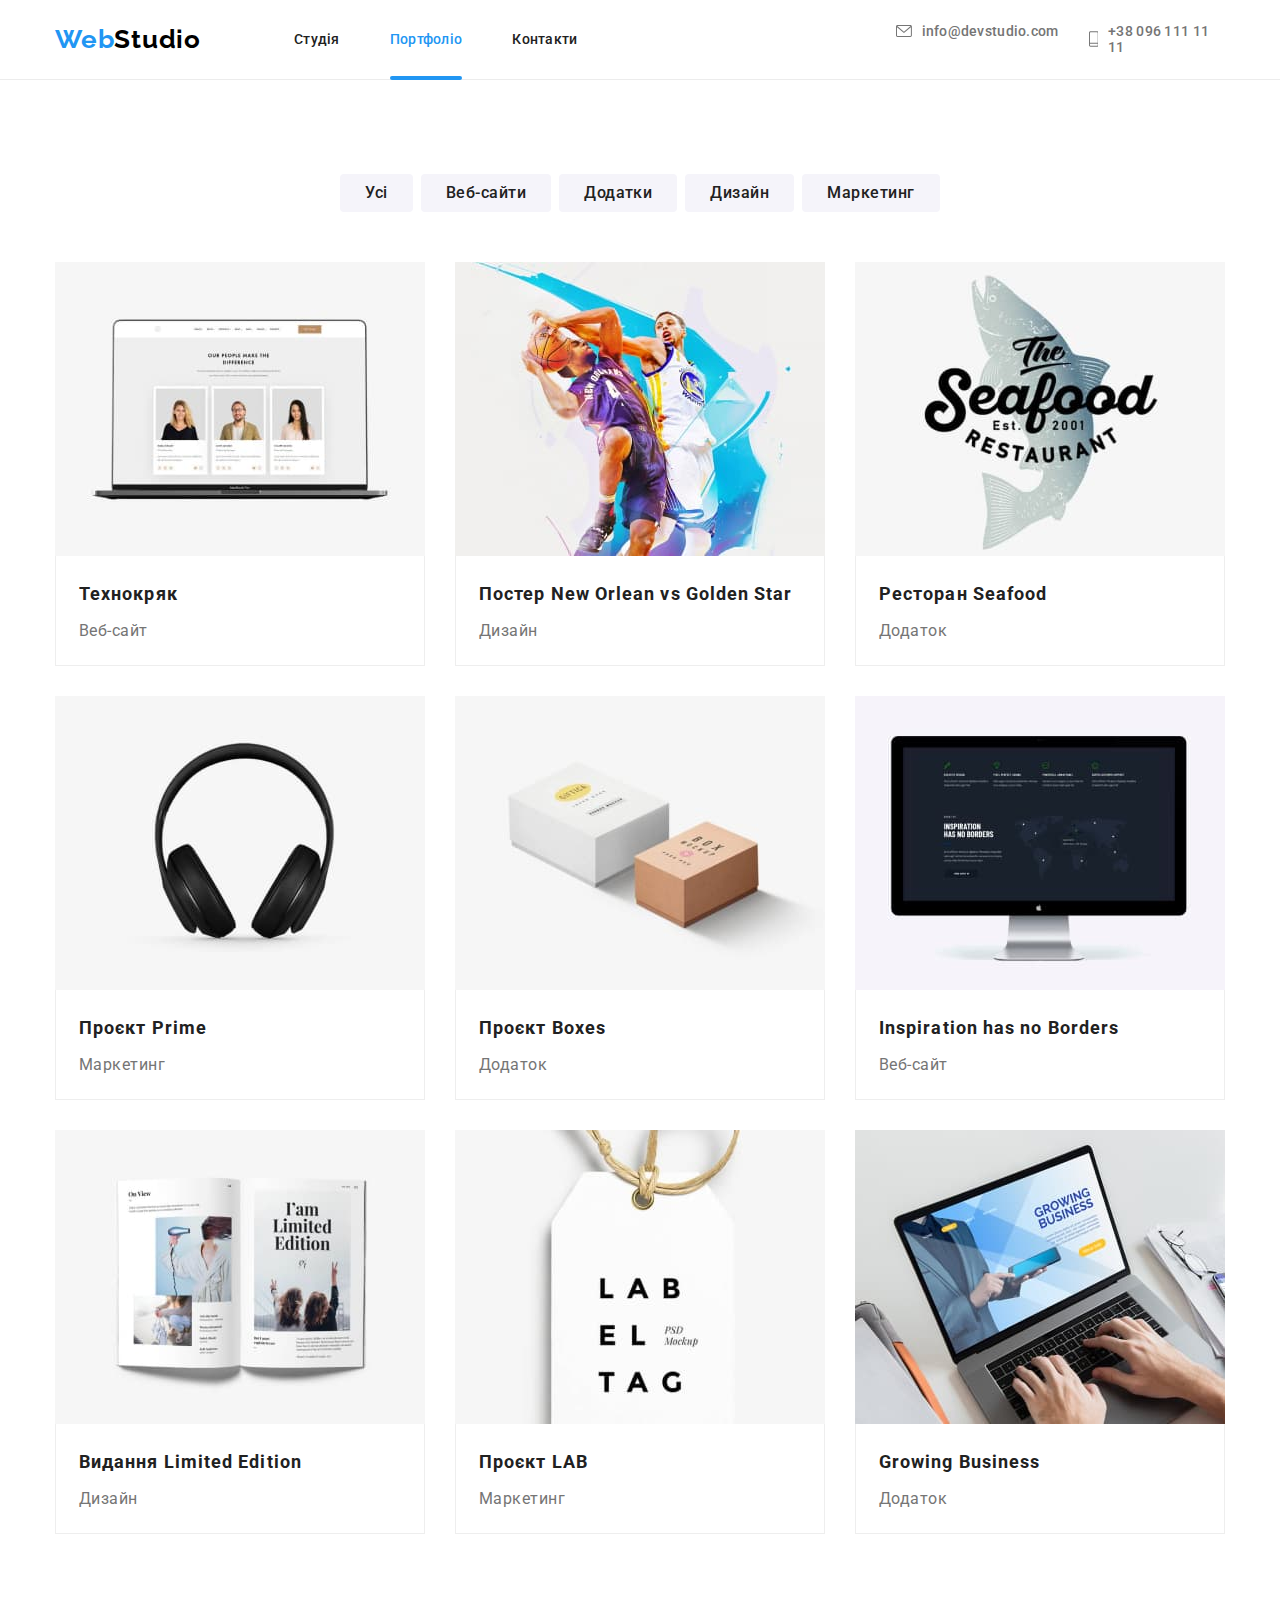
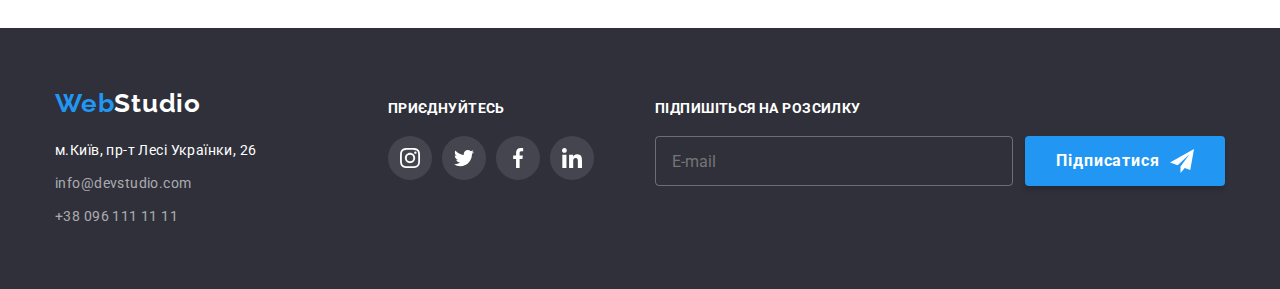
==== commit 56762516: "classes renamed" ====
--- a/portfolio.html
+++ b/portfolio.html
@@ -39,18 +39,18 @@
           </ul>
         </nav>
         <address class="contacts">
-          <ul class="contacts-list">
-            <li class="contacts-item">
-              <a href="mailto:info@devstudio.com" class="contacts-link">
-                <svg class="contacts-icon" width="16px" height="12px">
+          <ul class="contacts__list">
+            <li class="contacts__item">
+              <a href="mailto:info@devstudio.com" class="contacts__link">
+                <svg class="contacts__icon" width="16px" height="12px">
                   <use href="./images/SVG/icons.svg#icon-email"></use>
                 </svg>
                 info@devstudio.com</a
               >
             </li>
-            <li class="contacts-item">
-              <a href="tel:+380961111111" class="contacts-link">
-                <svg class="contacts-icon" width="10" height="16">
+            <li class="contacts__item">
+              <a href="tel:+380961111111" class="contacts__link">
+                <svg class="contacts__icon" width="10" height="16">
                   <use href="./images/SVG/icons.svg#icon-phone"></use></svg
                 >+38 096 111 11 11</a
               >
@@ -62,166 +62,169 @@
     <main>
       <section class="section">
         <div class="container">
-          <h1 class="portfolio-headline">Наші роботи</h1>
-          <ul class="portfolio-filter-list">
-            <li class="portfolio-filter-item">
-              <button type="button" class="portfolio-filter-button">Усі</button>
-            </li>
-            <li class="portfolio-filter-item">
-              <button type="button" class="portfolio-filter-button">Веб-сайти</button>
-            </li>
-            <li class="portfolio-filter-item">
-              <button type="button" class="portfolio-filter-button">Додатки</button>
-            </li>
-            <li class="portfolio-filter-item">
-              <button type="button" class="portfolio-filter-button">Дизайн</button>
-            </li>
-            <li class="portfolio-filter-item">
-              <button type="button" class="portfolio-filter-button">Маркетинг</button>
-            </li>
-          </ul>
-          <ul class="portfolio-list">
-            <li class="portfolio-item">
-              <a href="#" class="portfolio-link">
-                <div class="portfolio-card">
+          <div class="portfolio"></div>
+          <h1 class="portfolio__title">Наші роботи</h1>
+          <div class="filter">
+            <ul class="filter__list">
+              <li class="filter__item">
+                <button type="button" class="filter__button">Усі</button>
+              </li>
+              <li class="filter__item">
+                <button type="button" class="filter__button">Веб-сайти</button>
+              </li>
+              <li class="filter__item">
+                <button type="button" class="filter__button">Додатки</button>
+              </li>
+              <li class="filter__item">
+                <button type="button" class="filter__button">Дизайн</button>
+              </li>
+              <li class="filter__item">
+                <button type="button" class="filter__button">Маркетинг</button>
+              </li>
+            </ul>
+          </div>
+          <ul class="portfolio__list">
+            <li class="portfolio-item">
+              <a href="#" class="portfolio__link">
+                <div class="portfolio__card">
                   <img
                     src="/images/portfolio/technokryak.jpg"
                     alt="Відкритий лептоп з сайтом"
                     width="370px"
                   />
-                  <div class="portfolio-project-description">
+                  <div class="portfolio__project-description">
                     Ресурс пропонує комплексні пропозиції з різним рівнем функціоналу та сервісів.
                     Все це дозволить відвідувачу отримати вичерпні відомості про компанію чи
                     приватну особу.
                   </div>
                 </div>
-                <div class="portfolio-info">
-                  <h2 class="portfolio-project">Технокряк</h2>
-                  <p class="portfolio-project-type">Веб-сайт</p>
-                </div>
-              </a>
-            </li>
-            <li class="portfolio-item">
-              <a href="#" class="portfolio-link">
-                <div class="portfolio-card">
+                <div class="portfolio__info">
+                  <h2 class="portfolio__project">Технокряк</h2>
+                  <p class="portfolio__project-type">Веб-сайт</p>
+                </div>
+              </a>
+            </li>
+            <li class="portfolio-item">
+              <a href="#" class="portfolio__link">
+                <div class="portfolio__card">
                   <img
                     src="/images/portfolio/poster.jpg"
                     alt="Поcтер з двома баскетболістами"
                     width="370px"
                   />
-                  <div class="portfolio-project-description"></div>
-                </div>
-                <div class="portfolio-info">
-                  <h2 class="portfolio-project">Постер New Orlean vs Golden Star</h2>
-                  <p class="portfolio-project-type">Дизайн</p>
-                </div>
-              </a>
-            </li>
-            <li class="portfolio-item">
-              <a href="#" class="portfolio-link">
-                <div class="portfolio-card">
+                  <div class="portfolio__project-description"></div>
+                </div>
+                <div class="portfolio__info">
+                  <h2 class="portfolio__project">Постер New Orlean vs Golden Star</h2>
+                  <p class="portfolio__project-type">Дизайн</p>
+                </div>
+              </a>
+            </li>
+            <li class="portfolio-item">
+              <a href="#" class="portfolio__link">
+                <div class="portfolio__card">
                   <img
                     src="/images/portfolio/restaurant.jpg"
                     alt="Емблема ресторану з рибою і назвою ресторану"
                     width="370px"
                   />
-                  <div class="portfolio-project-description"></div>
-                </div>
-                <div class="portfolio-info">
-                  <h2 class="portfolio-project">Ресторан Seafood</h2>
-                  <p class="portfolio-project-type">Додаток</p>
-                </div>
-              </a>
-            </li>
-            <li class="portfolio-item">
-              <a href="#" class="portfolio-link">
-                <div class="portfolio-card">
+                  <div class="portfolio__project-description"></div>
+                </div>
+                <div class="portfolio__info">
+                  <h2 class="portfolio__project">Ресторан Seafood</h2>
+                  <p class="portfolio__project-type">Додаток</p>
+                </div>
+              </a>
+            </li>
+            <li class="portfolio-item">
+              <a href="#" class="portfolio__link">
+                <div class="portfolio__card">
                   <img
                     src="/images/portfolio/projectprime.jpg"
                     alt="Накладні навушники"
                     width="370px"
                   />
-                  <div class="portfolio-project-description"></div>
-                </div>
-                <div class="portfolio-info">
-                  <h2 class="portfolio-project">Проєкт Prime</h2>
-                  <p class="portfolio-project-type">Маркетинг</p>
-                </div>
-              </a>
-            </li>
-            <li class="portfolio-item">
-              <a href="#" class="portfolio-link">
-                <div class="portfolio-card">
+                  <div class="portfolio__project-description"></div>
+                </div>
+                <div class="portfolio__info">
+                  <h2 class="portfolio__project">Проєкт Prime</h2>
+                  <p class="portfolio__project-type">Маркетинг</p>
+                </div>
+              </a>
+            </li>
+            <li class="portfolio-item">
+              <a href="#" class="portfolio__link">
+                <div class="portfolio__card">
                   <img src="/images/portfolio/project-boxes.jpg" alt="2 коробки" width="370px" />
-                  <div class="portfolio-project-description"></div>
-                </div>
-                <div class="portfolio-info">
-                  <h2 class="portfolio-project">Проєкт Boxes</h2>
-                  <p class="portfolio-project-type">Додаток</p>
-                </div>
-              </a>
-            </li>
-            <li class="portfolio-item">
-              <a href="#" class="portfolio-link">
-                <div class="portfolio-card">
+                  <div class="portfolio__project-description"></div>
+                </div>
+                <div class="portfolio__info">
+                  <h2 class="portfolio__project">Проєкт Boxes</h2>
+                  <p class="portfolio__project-type">Додаток</p>
+                </div>
+              </a>
+            </li>
+            <li class="portfolio-item">
+              <a href="#" class="portfolio__link">
+                <div class="portfolio__card">
                   <img
                     src="/images/portfolio/inspiration-has-no-borders.jpg"
                     alt="Монітор з відкритим сайтом"
                     width="370px"
                   />
-                  <div class="portfolio-project-description"></div>
-                </div>
-                <div class="portfolio-info">
-                  <h2 class="portfolio-project">Inspiration has no Borders</h2>
-                  <p class="portfolio-project-type">Веб-сайт</p>
-                </div>
-              </a>
-            </li>
-            <li class="portfolio-item">
-              <a href="#" class="portfolio-link">
-                <div class="portfolio-card">
+                  <div class="portfolio__project-description"></div>
+                </div>
+                <div class="portfolio__info">
+                  <h2 class="portfolio__project">Inspiration has no Borders</h2>
+                  <p class="portfolio__project-type">Веб-сайт</p>
+                </div>
+              </a>
+            </li>
+            <li class="portfolio-item">
+              <a href="#" class="portfolio__link">
+                <div class="portfolio__card">
                   <img
                     src="/images/portfolio/limited_edition.jpg"
                     alt="Відкритий журнал"
                     width="370px"
                   />
-                  <div class="portfolio-project-description"></div>
-                </div>
-                <div class="portfolio-info">
-                  <h2 class="portfolio-project">Видання Limited Edition</h2>
-                  <p class="portfolio-project-type">Дизайн</p>
-                </div>
-              </a>
-            </li>
-            <li class="portfolio-item">
-              <a href="#" class="portfolio-link">
-                <div class="portfolio-card">
+                  <div class="portfolio__project-description"></div>
+                </div>
+                <div class="portfolio__info">
+                  <h2 class="portfolio__project">Видання Limited Edition</h2>
+                  <p class="portfolio__project-type">Дизайн</p>
+                </div>
+              </a>
+            </li>
+            <li class="portfolio-item">
+              <a href="#" class="portfolio__link">
+                <div class="portfolio__card">
                   <img
                     src="/images/portfolio/project-lab.jpg"
                     alt="Бірка з назвою проекту"
                     width="370px"
                   />
-                  <div class="portfolio-project-description"></div>
-                </div>
-                <div class="portfolio-info">
-                  <h2 class="portfolio-project">Проєкт LAB</h2>
-                  <p class="portfolio-project-type">Маркетинг</p>
-                </div>
-              </a>
-            </li>
-            <li class="portfolio-item">
-              <a href="#" class="portfolio-link">
-                <div class="portfolio-card">
+                  <div class="portfolio__project-description"></div>
+                </div>
+                <div class="portfolio__info">
+                  <h2 class="portfolio__project">Проєкт LAB</h2>
+                  <p class="portfolio__project-type">Маркетинг</p>
+                </div>
+              </a>
+            </li>
+            <li class="portfolio-item">
+              <a href="#" class="portfolio__link">
+                <div class="portfolio__card">
                   <img
                     src="/images/portfolio/growing-business.jpg"
                     alt="Ноутбук за яким працюють"
                     width="370px"
                   />
-                  <div class="portfolio-project-description"></div>
-                </div>
-                <div class="portfolio-info">
-                  <h2 class="portfolio-project">Growing Business</h2>
-                  <p class="portfolio-project-type">Додаток</p>
+                  <div class="portfolio__project-description"></div>
+                </div>
+                <div class="portfolio__info">
+                  <h2 class="portfolio__project">Growing Business</h2>
+                  <p class="portfolio__project-type">Додаток</p>
                 </div>
               </a>
             </li>
@@ -229,69 +232,85 @@
         </div>
       </section>
     </main>
-    <footer>
-      <div class="container footer">
-        <div class="footer-contacts">
+    <footer class="footer">
+      <div class="container container--footer">
+        <div>
           <a href="index.html" class="logo logo--footer"
             ><span class="logo__web">Web</span>Studio</a
           >
           <address>
             <ul>
-              <li class="contacts-item-footer">
-                <a href="https://www.google.com/maps" class="contacts-link-footer location"
+              <li class="footer__item">
+                <a href="https://www.google.com/maps" class="footer__link footer__link--location"
                   >м.Київ, пр-т Лесі Українки, 26</a
                 >
               </li>
-              <li class="contacts-item-footer">
-                <a href="mailto:info@devstudio.com" class="contacts-link-footer"
-                  >info@devstudio.com
-                </a>
-              </li>
-              <li class="contacts-item-footer">
-                <a href="tel:+380961111111" class="contacts-link-footer">+38 096 111 11 11</a>
+              <li class="footer__item">
+                <a href="mailto:info@devstudio.com" class="footer__link">info@devstudio.com </a>
+              </li>
+              <li class="footer__item">
+                <a href="tel:+380961111111" class="footer__link">+38 096 111 11 11</a>
               </li>
             </ul>
           </address>
         </div>
-        <div class="footer-social-media">
-          <h2 class="footer-social-media-join">приєднуйтесь</h2>
-          <ul class="footer-social-media-list">
-            <li class="footer-social-media-item">
-              <a href="#" class="footer-social-media-link">
-                <svg class="footer-social-media-icon" width="20x" height="20px">
-                  <use href="/images/SVG/icons.svg#icon-instagram"></use></svg
-              ></a>
-            </li>
-            <li class="footer-social-media-item">
-              <a href="#" class="footer-social-media-link">
-                <svg class="footer-social-media-icon" width="20x" height="20px">
-                  <use href="/images/SVG/icons.svg#icon-twitter"></use></svg
-              ></a>
-            </li>
-            <li class="footer-social-media-item">
-              <a href="#" class="footer-social-media-link">
-                <svg class="footer-social-media-icon" width="20x" height="20px">
-                  <use href="/images/SVG/icons.svg#icon-facebook"></use></svg
-              ></a>
-            </li>
-            <li class="footer-social-media-item">
-              <a href="#" class="footer-social-media-link">
-                <svg class="footer-social-media-icon" width="20x" height="20px">
-                  <use href="/images/SVG/icons.svg#icon-linkedin"></use></svg
-              ></a>
-            </li>
-          </ul>
+        <div class="footer__social-media">
+          <h2 class="footer__join">приєднуйтесь</h2>
+          <div class="social-media">
+            <ul class="social-media__list social-media__list--footer">
+              <li class="social-media__item">
+                <a href="#" class="social-media__link social-media__link--footer">
+                  <svg
+                    class="social-media__icon social-media__icon--footer"
+                    width="20x"
+                    height="20px"
+                  >
+                    <use href="/images/SVG/icons.svg#icon-instagram"></use></svg
+                ></a>
+              </li>
+              <li class="social-media__item">
+                <a href="#" class="social-media__link social-media__link--footer">
+                  <svg
+                    class="social-media__icon social-media__icon--footer"
+                    width="20x"
+                    height="20px"
+                  >
+                    <use href="/images/SVG/icons.svg#icon-twitter"></use></svg
+                ></a>
+              </li>
+              <li class="social-media__item">
+                <a href="#" class="social-media__link social-media__link--footer">
+                  <svg
+                    class="social-media__icon social-media__icon--footer"
+                    width="20x"
+                    height="20px"
+                  >
+                    <use href="/images/SVG/icons.svg#icon-facebook"></use></svg
+                ></a>
+              </li>
+              <li class="social-media__item">
+                <a href="#" class="social-media__link social-media__link--footer">
+                  <svg
+                    class="social-media__icon social-media__icon--footer"
+                    width="20x"
+                    height="20px"
+                  >
+                    <use href="/images/SVG/icons.svg#icon-linkedin"></use></svg
+                ></a>
+              </li>
+            </ul>
+          </div>
         </div>
-        <div class="footer-subscription">
-          <h2 class="subscription-title">Підпишіться на розсилку</h2>
-          <form name="subscription" class="subscription-form">
+        <div class="subscription">
+          <h2 class="subscription__title">Підпишіться на розсилку</h2>
+          <form name="subscription" class="subscription__form">
             <input
               type="email"
-              class="subscription-input"
+              class="subscription__input"
               placeholder="E-mail"
               name="subscription-email"
             />
-            <button type="submit" class="button-subscribe">
+            <button type="submit" class="main-button main-button--footer">
               Підписатися
               <svg class="icon-telegram" width="24" height="24">
                 <use href="/images/SVG/icons.svg#icon-telegram"></use>
--- a/CSS/main.min.css
+++ b/CSS/main.min.css
@@ -1 +1 @@
-:root{--main-color: #212121;--secondary-color: #2196F3;--description-color: #757575;--function: cubic-bezier(0.4, 0, 0.2, 1) 250ms}body{font-family:Roboto,sans-serif;font-weight:400;font-style:normal}a{text-decoration:none}h1,h2,h3,h4,h5,h6{margin:0;padding:0}p{margin:0}ul{padding-left:0;margin:0;list-style:none}img{display:block}button{margin:0;border:0}.container{width:1200px;padding:0 15px;margin:0 auto}.section{padding-top:94px;padding-bottom:94px}.header{border-bottom:1px solid #ececec}.container--header{display:flex;align-items:center}.navigation__list{display:flex;list-style:none;align-items:center}.navigation__item{margin-right:50px;padding-bottom:31px;padding-top:32px;position:relative}.navigation__item:first-child{margin-right:93px;padding:0}.navigation__item:last-child{margin-right:0}.navigation__link{display:block;color:var(--main-color);font-weight:500;font-size:14px;line-height:1.14;letter-spacing:.02em;transition:color var(--function)}.navigation__link:hover,.navigation__link:focus{color:var(--secondary-color)}.navigation__link--active{color:var(--secondary-color)}.navigation__link--active::before{position:absolute;width:100%;height:4px;border-radius:2px;content:"";background-color:var(--secondary-color);bottom:-1px}.contacts{margin-left:318px}.contacts__list{display:flex;margin:0;list-style:none;padding:0}.contacts__item{margin-right:30px}.contacts__item:last-child{margin-right:0}.contacts__link{color:var(--description-color);font-style:normal;font-size:14px;line-height:1.17;font-weight:500;letter-spacing:.02em;display:flex;align-items:center;transition:color var(--function)}.contacts__icon{fill:var(--description-color);margin-right:10px;transition:fill var(--function)}.contacts__link:hover,.contacts__link:focus,.contacts__link:hover .contacts__icon,.contacts__link:focus .contacts__icon{color:var(--secondary-color);fill:var(--secondary-color)}.logo{font-family:raleway,sans-serif;font-weight:700;font-size:26px;line-height:1.19;color:#000;padding-top:24px;padding-bottom:24px;letter-spacing:.03em}.logo__web{color:var(--secondary-color)}.logo--footer{display:block;color:#fff;padding:0;margin-bottom:20px}.social-media__list{display:flex;gap:10px}.social-media__link{width:44px;height:44px;display:flex;justify-content:center;align-items:center;border-radius:50%;transition:background-color var(--function)}.social-media__icon{fill:#afb1b8;transition:fill var(--function)}.social-media__link:hover,.social-media__link:focus{background-color:var(--secondary-color)}.social-media__link:hover .social-media__icon,.social-media__link:focus .social-media__icon{fill:#fff}.social-media__link--footer{background-color:rgba(255,255,255,.1)}.social-media__icon--footer{fill:#fff}.section--hero{background-color:#2f303a;padding-top:200px;padding-bottom:200px;background-image:linear-gradient(to bottom, rgba(47, 48, 58, 0.4), rgba(47, 48, 58, 0.4)),url(/images/hero-image.jpg);background-repeat:no-repeat;background-position:center}.container--hero{display:flex;flex-direction:column;align-items:center}.hero{color:#fff;width:696px;text-transform:uppercase;font-weight:900;letter-spacing:.06em;font-size:44px;line-height:1.36;text-align:center;margin-bottom:30px}.main-button{width:216px;font-size:16px;line-height:1.875;font-weight:700;color:#fff;background-color:var(--secondary-color);letter-spacing:.06em;padding:10px 24px;border-radius:4px;transition:background-color var(--function);box-shadow:0 4px 4px rgba(0,0,0,.15)}.main-button:hover,.main-button:focus{background-color:#188ce8;cursor:pointer}.section.our-benefits{padding-top:94px;padding-bottom:0}.our-benefits-headline{display:none}.our-benefits-list{display:flex;gap:30px}.our-benefits-icon-card{background-color:#f5f4fa;display:flex;justify-content:center;padding:25px 100px;margin-bottom:30px;border-radius:4px}.our-benefits-subtitle{font-size:14px;line-height:1.17;text-transform:uppercase;letter-spacing:.03em;margin-bottom:10px;color:var(--main-color)}.our-benefits-description{color:var(--description-color);letter-spacing:.03em;font-size:14px;line-height:1.71}.what-do-we-do{display:flex;justify-content:center;font-size:36px;line-height:1.17;letter-spacing:.03em;color:var(--main-color);margin-bottom:50px}.what-do-we-do-list{display:flex;justify-content:center;gap:30px}.what-do-we-do-item{position:relative}.what-do-we-do-description{display:flex;justify-content:center;align-items:center;background-color:rgba(47,48,58,.8);text-transform:uppercase;font-size:14px;line-height:1.172;width:370px;padding-top:27px;padding-bottom:27px;color:#fff;letter-spacing:.03em;position:absolute;bottom:0}.our-team{background-color:#f5f4fa}.our-team-headline{display:flex;justify-content:center;font-size:36px;line-height:1.17;color:var(--main-color);letter-spacing:.03em;margin-bottom:50px}.our-team-list{display:flex}.our-team-item{display:flex;flex-direction:column;align-items:center;margin-right:30px;background-color:#fff;box-shadow:0 2px 1px rgba(0,0,0,.2),0 1px 1px rgba(0,0,0,.14),0 1px 3px rgba(0,0,0,.12);border-bottom-left-radius:4px;border-bottom-right-radius:4px}.our-team-item:last-child{margin-right:0}.employee-info{display:flex;flex-direction:column;align-items:center;padding:30px 32px}.our-team-employee{margin-bottom:10px;font-weight:500;font-size:16px;line-height:1.17;letter-spacing:.03em;color:var(--main-color)}.our-team-position{font-size:16px;line-height:1.17;letter-spacing:.03em;color:var(--description-color);margin-bottom:16px}.clients{display:flex;justify-content:center;font-size:36px;line-height:1.171;margin-bottom:50px;letter-spacing:.03em}.clients-list{display:flex;justify-content:center;gap:30px}.clients-link{display:flex;justify-content:center;align-items:center;width:170px;height:92px;border:1px solid #afb1b8;border-radius:4px;transition:border cubic-bezier(0.4, 0, 0.2, 1) 250ms}.clients-icon{fill:#afb1b8;transition:fill cubic-bezier(0.4, 0, 0.2, 1) 250ms}.clients-link:hover,.clients-link:focus,.clients-link:hover .clients-icon,.clients-link:focus .clients-icon{border-color:var(--secondary-color);fill:var(--secondary-color);cursor:pointer}.backdrop{position:fixed;background-color:rgba(0,0,0,.2);width:100%;height:100%;top:0;left:0;transition:opacity cubic-bezier(0.4, 0, 0.2, 1) 250ms,visibility cubic-bezier(0.4, 0, 0.2, 1) 250ms}.modal{position:absolute;top:50%;left:50%;transform:translate(-50%, -50%);width:528px;height:581px;background-color:#fff;padding:40px;box-shadow:0 2px 1px rgba(0,0,0,.2),0 1px 1px rgba(0,0,0,.14),0 1px 3px rgba(0,0,0,.12)}.modal-button-close{position:absolute;top:8px;right:8px;width:30px;height:30px;border-radius:50%;border:1px solid rgba(0,0,0,.1);background-color:#fff;cursor:pointer}.is-hidden{opacity:0;visibility:hidden;pointer-events:none}.modal-title{font-size:20px;line-height:1.172;color:var(--main-color);letter-spacing:.03em;display:flex;justify-content:center;margin-bottom:12px}.modal-input-label{display:block;font-size:12px;line-height:1.1716667;color:var(--description-color);letter-spacing:.01em;margin-bottom:4px}.modal-input{height:40px;padding:12px 12px 12px 42px;border-radius:4px;border:1px solid rgba(33,33,33,.2);width:100%;outline:none;font-size:16px;line-height:16px;transition:border-color cubic-bezier(0.4, 0, 0.2, 1) 250ms}.modal-input:focus,.modal-input:focus+.input-icon{border-color:var(--secondary-color);fill:var(--secondary-color)}.modal-input-wrapper{position:relative;margin-bottom:10px}.modal-input-wrapper:not(:last-child){margin-bottom:10px}.input-icon{position:absolute;left:12px;top:50%;transform:translateY(-50%);transition:fill cubic-bezier(0.4, 0, 0.2, 1) 250ms}.modal-comment{width:100%;height:120px;padding:12px 16px;font-size:12px;line-height:1.1716667;letter-spacing:.01em;border:1px solid rgba(33,33,33,.2);border-radius:4px;margin-bottom:20px;outline:none;transition:border-color cubic-bezier(0.4, 0, 0.2, 1) 250ms}.modal-comment:focus{border-color:var(--secondary-color)}.terms-agreement-wrapper{display:flex;align-items:center}.checkbox-label{position:relative;color:var(--description-color);font-size:14px;line-height:1.71;padding-left:36px;letter-spacing:.03em}.checkbox-label::before{position:absolute;content:"";width:16px;height:15px;border:2px solid var(--main-color);border-radius:2px;left:12px;top:50%;transform:translateY(-50%)}.checkbox-label::after{position:absolute;content:"";width:16px;height:15px;left:12px;top:50%;transform:translateY(-50%);background-image:url(/images/SVG/check.svg);opacity:0}.checkbox-input{-webkit-appearance:none;-moz-appearance:none;appearance:none}.checkbox-input:checked+.checkbox-label::after{opacity:1}.terms-link{text-decoration:underline;color:var(--secondary-color)}.modal-button-send{display:inline-block;width:200px;font-size:16px;line-height:1.875;font-weight:700;color:#fff;background-color:var(--secondary-color);letter-spacing:.06em;padding:10px 24px;border-radius:4px;transition:background-color cubic-bezier(0.4, 0, 0.2, 1) 250ms;margin-left:124px;margin-top:30px;box-shadow:0 4px 4px rgba(0,0,0,.15)}.modal-button-send:hover,.modal-button-send:focus{background-color:#188ce8;cursor:pointer}.main-button{width:216px;font-size:16px;line-height:1.875;font-weight:700;color:#fff;background-color:var(--secondary-color);letter-spacing:.06em;padding:10px 24px;border-radius:4px;transition:background-color var(--function);box-shadow:0 4px 4px rgba(0,0,0,.15)}.main-button:hover,.main-button:focus{background-color:#188ce8;cursor:pointer}.main-button--footer{display:flex;align-items:center;justify-content:center;width:200px}.main-button--submit{width:200px;margin-left:124px;margin-top:30px}.portfolio-headline{display:none}.portfolio-filter-list{display:flex;justify-content:center;margin-bottom:50px}.portfolio-filter-item{margin-right:8px}.portfolio-filter-item:last-child{margin-right:0}.portfolio-filter-button{font-weight:500;font-size:16px;line-height:1.625;padding:6px 25px;letter-spacing:.03em;border-radius:4px;background-color:#f5f4fa;color:var(--main-color);transition:color cubic-bezier(0.4, 0, 0.2, 1) 250ms,background-color cubic-bezier(0.4, 0, 0.2, 1) 250ms,box-shadow cubic-bezier(0.4, 0, 0.2, 1) 250ms}.portfolio-filter-button:hover,.portfolio-filter-button:focus{background-color:var(--secondary-color);color:#fff;cursor:pointer;box-shadow:0 2px 2px rgba(0,0,0,.12),0 1px 2px rgba(0,0,0,.08),0 3px 1px rgba(0,0,0,.1)}.portfolio-list{display:flex;flex-wrap:wrap;gap:30px}.portfolio-link{display:flex;flex-direction:column;transition:box-shadow cubic-bezier(0.4, 0, 0.2, 1) 250ms}.portfolio-link:hover,.portfolio-link:focus{box-shadow:1px 4px 6px 0 rgba(0,0,0,.16),0 4px 4px 0 rgba(0,0,0,.06),0 1px 1px 0 rgba(0,0,0,.12)}.portfolio-info{padding-top:20px;padding-bottom:19px;padding-left:23px;padding-right:23px;border-right:1px solid #eee;border-left:1px solid #eee;border-bottom:1px solid #eee}.portfolio-project{font-weight:700;font-size:18px;line-height:2;margin-bottom:4px;color:var(--main-color);letter-spacing:.06em}.portfolio-project-type{font-size:16px;line-height:1.875;color:var(--description-color);letter-spacing:.03em}.portfolio-card{position:relative;width:370px;height:294px;overflow:hidden}.portfolio-project-description{position:absolute;width:100%;height:100%;background-color:rgba(33,150,243,.9);color:#fff;top:0;transform:translateY(100%);transition:transform cubic-bezier(0.4, 0, 0.2, 1) 250ms;display:flex;padding-left:24px;padding-right:24px;justify-content:center;align-items:center;font-size:18px;line-height:1.556;letter-spacing:.03em}.portfolio-link:hover .portfolio-project-description,.portfolio-link:focus .portfolio-project-description{transform:translateY(0)}.footer{background-color:#2f303a;padding:60px 0}.container--footer{display:flex}.footer__item{margin-bottom:9px;color:#fff}.footer__item:last-child{margin-bottom:0}.footer__link{color:rgba(255,255,255,.6);font-style:normal;font-size:14px;line-height:1.71;letter-spacing:.03em;transition:color cubic-bezier(0.4, 0, 0.2, 1) 250ms}.footer__link--location{color:#fff}.footer__link:hover,.footer__link:focus{color:var(--secondary-color)}.footer__social-media{padding-top:12px;margin-left:70px}.footer-social-media-join{text-transform:uppercase;font-size:14px;line-height:1.172;color:#fff;letter-spacing:.03em;margin-bottom:20px}.footer-subscription{padding-top:12px;margin-left:93px}.subscription-title{text-transform:uppercase;font-size:14px;line-height:1.172;color:#fff;letter-spacing:.03em;margin-bottom:20px}.subscription-form{display:flex}.subscription-input{background-color:rgba(0,0,0,0);height:50px;width:358px;border:1px solid rgba(255,255,255,.3);border-radius:4px;color:#fff;outline:none;transition:border-color cubic-bezier(0.4, 0, 0.2, 1) 250ms;margin-right:12px;padding:15px 16px}.subscription-input:focus{border-color:var(--secondary-color)}.icon-telegram{margin-left:10px}/*# sourceMappingURL=main.min.css.map */+:root{--main-color: #212121;--secondary-color: #2196F3;--description-color: #757575;--function: cubic-bezier(0.4, 0, 0.2, 1) 250ms}body{font-family:Roboto,sans-serif;font-weight:400;font-style:normal}a{text-decoration:none}h1,h2,h3,h4,h5,h6{margin:0;padding:0}p{margin:0}ul{padding-left:0;margin:0;list-style:none}img{display:block}button{margin:0;border:0}.container{width:1200px;padding:0 15px;margin:0 auto}.section{padding-top:94px;padding-bottom:94px}.header{border-bottom:1px solid #ececec}.container--header{display:flex;align-items:center}.navigation__list{display:flex;list-style:none;align-items:center}.navigation__item{margin-right:50px;padding-bottom:31px;padding-top:32px;position:relative}.navigation__item:first-child{margin-right:93px;padding:0}.navigation__item:last-child{margin-right:0}.navigation__link{display:block;color:var(--main-color);font-weight:500;font-size:14px;line-height:1.14;letter-spacing:.02em;transition:color var(--function)}.navigation__link:hover,.navigation__link:focus{color:var(--secondary-color)}.navigation__link--active{color:var(--secondary-color)}.navigation__link--active::before{position:absolute;width:100%;height:4px;border-radius:2px;content:"";background-color:var(--secondary-color);bottom:-1px}.contacts{margin-left:318px}.contacts__list{display:flex;margin:0;list-style:none;padding:0}.contacts__item{margin-right:30px}.contacts__item:last-child{margin-right:0}.contacts__link{color:var(--description-color);font-style:normal;font-size:14px;line-height:1.17;font-weight:500;letter-spacing:.02em;display:flex;align-items:center;transition:color var(--function)}.contacts__icon{fill:var(--description-color);margin-right:10px;transition:fill var(--function)}.contacts__link:hover,.contacts__link:focus,.contacts__link:hover .contacts__icon,.contacts__link:focus .contacts__icon{color:var(--secondary-color);fill:var(--secondary-color)}.logo{font-family:raleway,sans-serif;font-weight:700;font-size:26px;line-height:1.19;color:#000;padding-top:24px;padding-bottom:24px;letter-spacing:.03em}.logo__web{color:var(--secondary-color)}.logo--footer{display:block;color:#fff;padding:0;margin-bottom:20px}.social-media__list{display:flex;gap:10px}.social-media__link{width:44px;height:44px;display:flex;justify-content:center;align-items:center;border-radius:50%;transition:background-color var(--function)}.social-media__icon{fill:#afb1b8;transition:fill var(--function)}.social-media__link:hover,.social-media__link:focus{background-color:var(--secondary-color)}.social-media__link:hover .social-media__icon,.social-media__link:focus .social-media__icon{fill:#fff}.social-media__link--footer{background-color:rgba(255,255,255,.1)}.social-media__icon--footer{fill:#fff}.section--hero{background-color:#2f303a;padding-top:200px;padding-bottom:200px;background-image:linear-gradient(to bottom, rgba(47, 48, 58, 0.4), rgba(47, 48, 58, 0.4)),url(/images/hero-image.jpg);background-repeat:no-repeat;background-position:center}.container--hero{display:flex;flex-direction:column;align-items:center}.hero{color:#fff;width:696px;text-transform:uppercase;font-weight:900;letter-spacing:.06em;font-size:44px;line-height:1.36;text-align:center;margin-bottom:30px}.section--our-benefits{padding-top:94px;padding-bottom:0}.our-benefits__headline{display:none}.our-benefits__list{display:flex;gap:30px}.our-benefits__icon-card{background-color:#f5f4fa;display:flex;justify-content:center;padding:25px 100px;margin-bottom:30px;border-radius:4px}.our-benefits__subtitle{font-size:14px;line-height:1.17;text-transform:uppercase;letter-spacing:.03em;margin-bottom:10px;color:var(--main-color)}.our-benefits__description{color:var(--description-color);letter-spacing:.03em;font-size:14px;line-height:1.71}.what-do-we-do__title{display:flex;justify-content:center;font-size:36px;line-height:1.17;letter-spacing:.03em;color:var(--main-color);margin-bottom:50px}.what-do-we-do__list{display:flex;justify-content:center;gap:30px}.what-do-we-do__item{position:relative}.what-do-we-do__description{display:flex;justify-content:center;align-items:center;background-color:rgba(47,48,58,.8);text-transform:uppercase;font-size:14px;line-height:1.172;width:370px;padding-top:27px;padding-bottom:27px;color:#fff;letter-spacing:.03em;position:absolute;bottom:0}.section--our-team{background-color:#f5f4fa}.our-team__headline{display:flex;justify-content:center;font-size:36px;line-height:1.17;color:var(--main-color);letter-spacing:.03em;margin-bottom:50px}.our-team__list{display:flex;gap:30px}.our-team__item{display:flex;flex-direction:column;align-items:center;background-color:#fff;box-shadow:0 2px 1px rgba(0,0,0,.2),0 1px 1px rgba(0,0,0,.14),0 1px 3px rgba(0,0,0,.12);border-bottom-left-radius:4px;border-bottom-right-radius:4px}.our-team__info{display:flex;flex-direction:column;align-items:center;padding:30px 32px}.our-team__employee{margin-bottom:10px;font-weight:500;font-size:16px;line-height:1.17;letter-spacing:.03em;color:var(--main-color)}.our-team__position{font-size:16px;line-height:1.17;letter-spacing:.03em;color:var(--description-color);margin-bottom:16px}.clients__title{display:flex;justify-content:center;font-size:36px;line-height:1.171;margin-bottom:50px;letter-spacing:.03em}.clients__list{display:flex;justify-content:center;gap:30px}.clients__link{display:flex;justify-content:center;align-items:center;width:170px;height:92px;border:1px solid #afb1b8;border-radius:4px;transition:border cubic-bezier(0.4, 0, 0.2, 1) 250ms}.clients__icon{fill:#afb1b8;transition:fill cubic-bezier(0.4, 0, 0.2, 1) 250ms}.clients__link:hover,.clients__link:focus,.clients__link:hover .clients__icon,.clients__link:focus .clients__icon{border-color:var(--secondary-color);fill:var(--secondary-color);cursor:pointer}.backdrop{position:fixed;background-color:rgba(0,0,0,.2);width:100%;height:100%;top:0;left:0;transition:opacity cubic-bezier(0.4, 0, 0.2, 1) 250ms,visibility cubic-bezier(0.4, 0, 0.2, 1) 250ms}.modal{position:absolute;top:50%;left:50%;transform:translate(-50%, -50%);width:528px;height:581px;background-color:#fff;padding:40px;box-shadow:0 2px 1px rgba(0,0,0,.2),0 1px 1px rgba(0,0,0,.14),0 1px 3px rgba(0,0,0,.12)}.modal-button-close{position:absolute;top:8px;right:8px;width:30px;height:30px;border-radius:50%;border:1px solid rgba(0,0,0,.1);background-color:#fff;cursor:pointer}.is-hidden{opacity:0;visibility:hidden;pointer-events:none}.modal-title{font-size:20px;line-height:1.172;color:var(--main-color);letter-spacing:.03em;display:flex;justify-content:center;margin-bottom:12px}.modal-input-label{display:block;font-size:12px;line-height:1.1716667;color:var(--description-color);letter-spacing:.01em;margin-bottom:4px}.modal-input{height:40px;padding:12px 12px 12px 42px;border-radius:4px;border:1px solid rgba(33,33,33,.2);width:100%;outline:none;font-size:16px;line-height:16px;transition:border-color cubic-bezier(0.4, 0, 0.2, 1) 250ms}.modal-input:focus,.modal-input:focus+.input-icon{border-color:var(--secondary-color);fill:var(--secondary-color)}.modal-input-wrapper{position:relative;margin-bottom:10px}.modal-input-wrapper:not(:last-child){margin-bottom:10px}.input-icon{position:absolute;left:12px;top:50%;transform:translateY(-50%);transition:fill cubic-bezier(0.4, 0, 0.2, 1) 250ms}.modal-comment{width:100%;height:120px;padding:12px 16px;font-size:12px;line-height:1.1716667;letter-spacing:.01em;border:1px solid rgba(33,33,33,.2);border-radius:4px;margin-bottom:20px;outline:none;transition:border-color cubic-bezier(0.4, 0, 0.2, 1) 250ms}.modal-comment:focus{border-color:var(--secondary-color)}.terms-agreement-wrapper{display:flex;align-items:center}.checkbox-label{position:relative;color:var(--description-color);font-size:14px;line-height:1.71;padding-left:36px;letter-spacing:.03em}.checkbox-label::before{position:absolute;content:"";width:16px;height:15px;border:2px solid var(--main-color);border-radius:2px;left:12px;top:50%;transform:translateY(-50%)}.checkbox-label::after{position:absolute;content:"";width:16px;height:15px;left:12px;top:50%;transform:translateY(-50%);background-image:url(/images/SVG/check.svg);opacity:0}.checkbox-input{-webkit-appearance:none;-moz-appearance:none;appearance:none}.checkbox-input:checked+.checkbox-label::after{opacity:1}.terms-link{text-decoration:underline;color:var(--secondary-color)}.main-button{width:216px;font-size:16px;line-height:1.875;font-weight:700;color:#fff;background-color:var(--secondary-color);letter-spacing:.06em;padding:10px 24px;border-radius:4px;transition:background-color var(--function);box-shadow:0 4px 4px rgba(0,0,0,.15)}.main-button:hover,.main-button:focus{background-color:#188ce8;cursor:pointer}.main-button--footer{display:flex;align-items:center;justify-content:center;width:200px}.icon-telegram{margin-left:10px}.main-button--submit{width:200px;margin-left:124px;margin-top:30px}.portfolio__title{display:none}.filter__list{display:flex;justify-content:center;margin-bottom:50px;gap:8px}.filter__button{font-weight:500;font-size:16px;line-height:1.625;padding:6px 25px;letter-spacing:.03em;border-radius:4px;background-color:#f5f4fa;color:var(--main-color);transition:color cubic-bezier(0.4, 0, 0.2, 1) 250ms,background-color cubic-bezier(0.4, 0, 0.2, 1) 250ms,box-shadow cubic-bezier(0.4, 0, 0.2, 1) 250ms}.filter__button:hover,.filter__button:focus{background-color:var(--secondary-color);color:#fff;cursor:pointer;box-shadow:0 2px 2px rgba(0,0,0,.12),0 1px 2px rgba(0,0,0,.08),0 3px 1px rgba(0,0,0,.1)}.portfolio__list{display:flex;flex-wrap:wrap;gap:30px}.portfolio__link{display:flex;flex-direction:column;transition:box-shadow cubic-bezier(0.4, 0, 0.2, 1) 250ms}.portfolio__link:hover,.portfolio__link:focus{box-shadow:1px 4px 6px 0 rgba(0,0,0,.16),0 4px 4px 0 rgba(0,0,0,.06),0 1px 1px 0 rgba(0,0,0,.12)}.portfolio__info{padding-top:20px;padding-bottom:19px;padding-left:23px;padding-right:23px;border-right:1px solid #eee;border-left:1px solid #eee;border-bottom:1px solid #eee}.portfolio__project{font-weight:700;font-size:18px;line-height:2;margin-bottom:4px;color:var(--main-color);letter-spacing:.06em}.portfolio__project-type{font-size:16px;line-height:1.875;color:var(--description-color);letter-spacing:.03em}.portfolio__card{position:relative;width:370px;height:294px;overflow:hidden}.portfolio__project-description{position:absolute;width:100%;height:100%;background-color:rgba(33,150,243,.9);color:#fff;top:0;transform:translateY(100%);transition:transform cubic-bezier(0.4, 0, 0.2, 1) 250ms;display:flex;padding-left:24px;padding-right:24px;justify-content:center;align-items:center;font-size:18px;line-height:1.556;letter-spacing:.03em}.portfolio__link:hover .portfolio__project-description,.portfolio__link:focus .portfolio__project-description{transform:translateY(0)}.footer{background-color:#2f303a;padding:60px 0}.container--footer{display:flex;justify-content:space-between}.footer__item{margin-bottom:9px;color:#fff}.footer__item:last-child{margin-bottom:0}.footer__link{color:rgba(255,255,255,.6);font-style:normal;font-size:14px;line-height:1.71;letter-spacing:.03em;transition:color cubic-bezier(0.4, 0, 0.2, 1) 250ms}.footer__link--location{color:#fff}.footer__link:hover,.footer__link:focus{color:var(--secondary-color)}.footer__social-media{padding-top:12px;margin-left:70px}.footer__join{text-transform:uppercase;font-size:14px;line-height:1.172;color:#fff;letter-spacing:.03em;margin-bottom:20px}.subscription{padding-top:12px}.subscription__title{text-transform:uppercase;font-size:14px;line-height:1.172;color:#fff;letter-spacing:.03em;margin-bottom:20px}.subscription__form{display:flex}.subscription__input{background-color:rgba(0,0,0,0);height:50px;width:358px;border:1px solid rgba(255,255,255,.3);border-radius:4px;color:#fff;outline:none;transition:border-color cubic-bezier(0.4, 0, 0.2, 1) 250ms;margin-right:12px;padding:15px 16px}.subscription__input:focus{border-color:var(--secondary-color)}/*# sourceMappingURL=main.min.css.map */